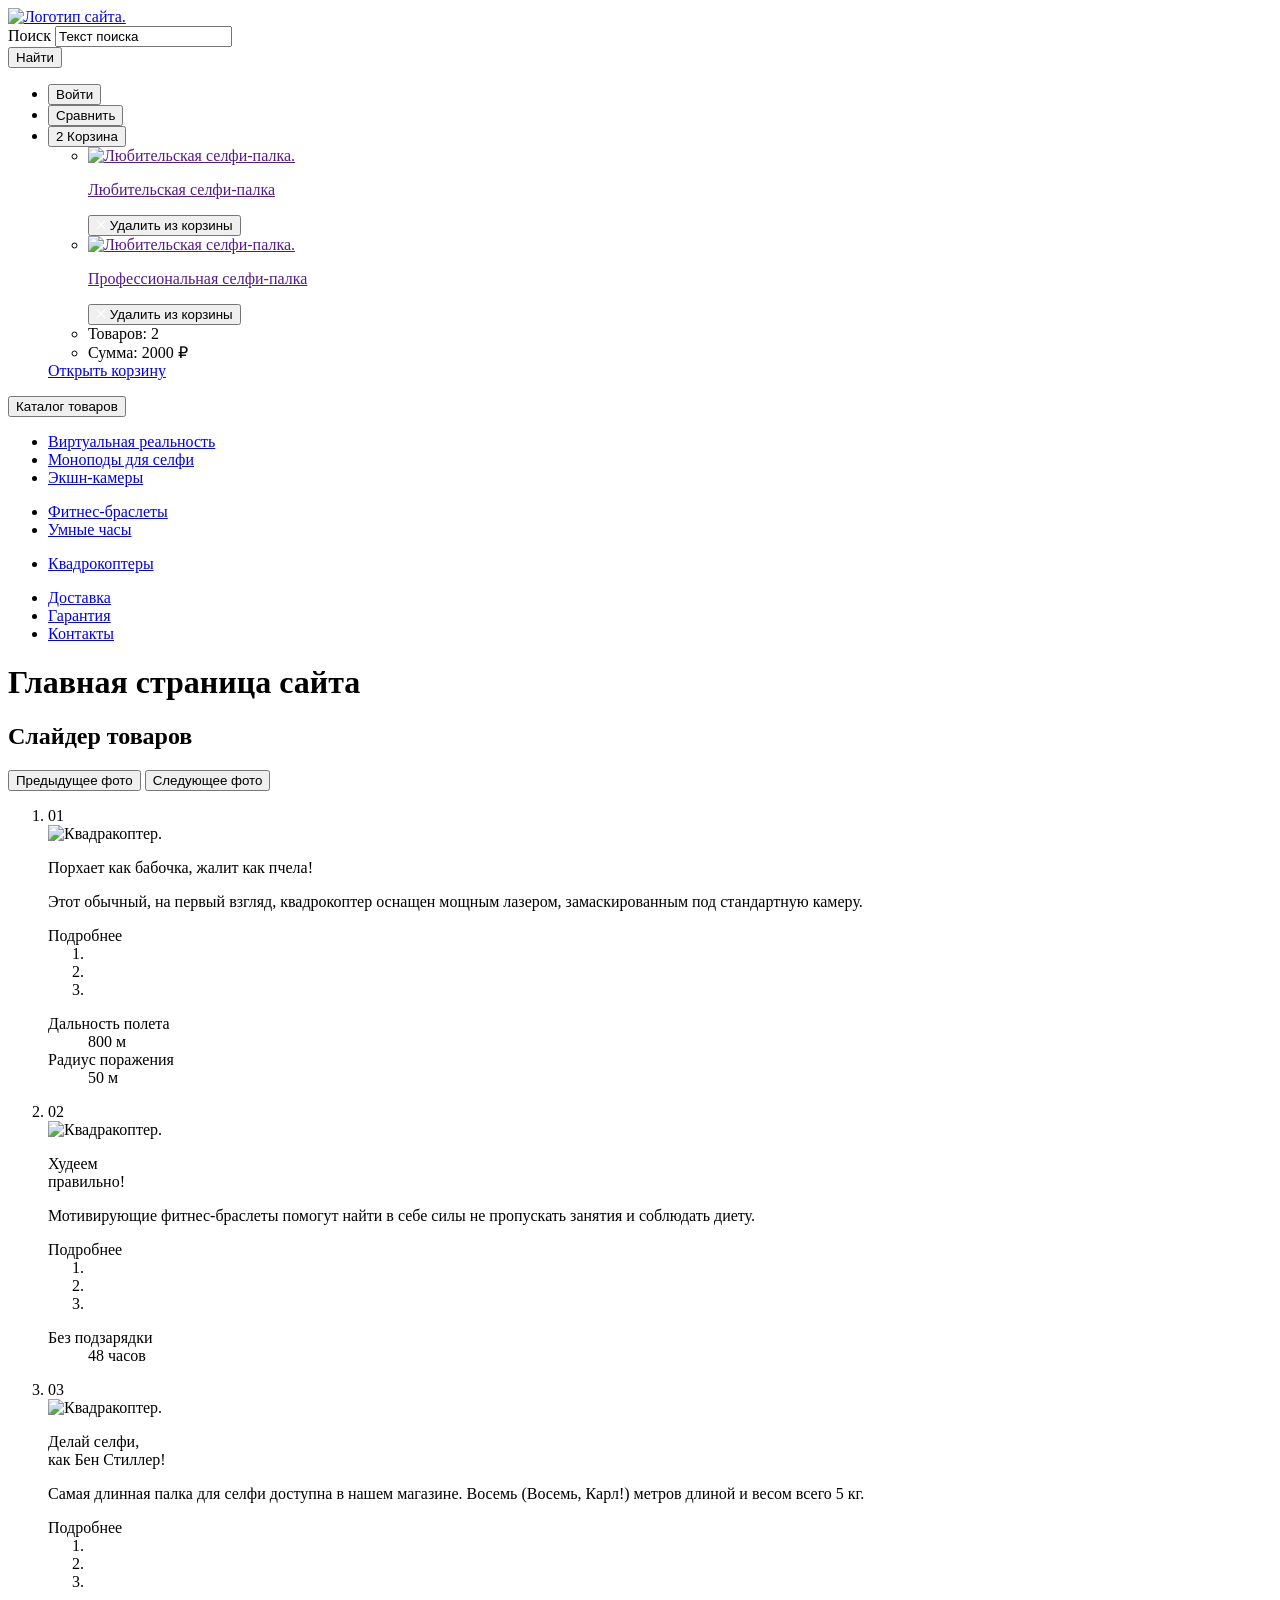
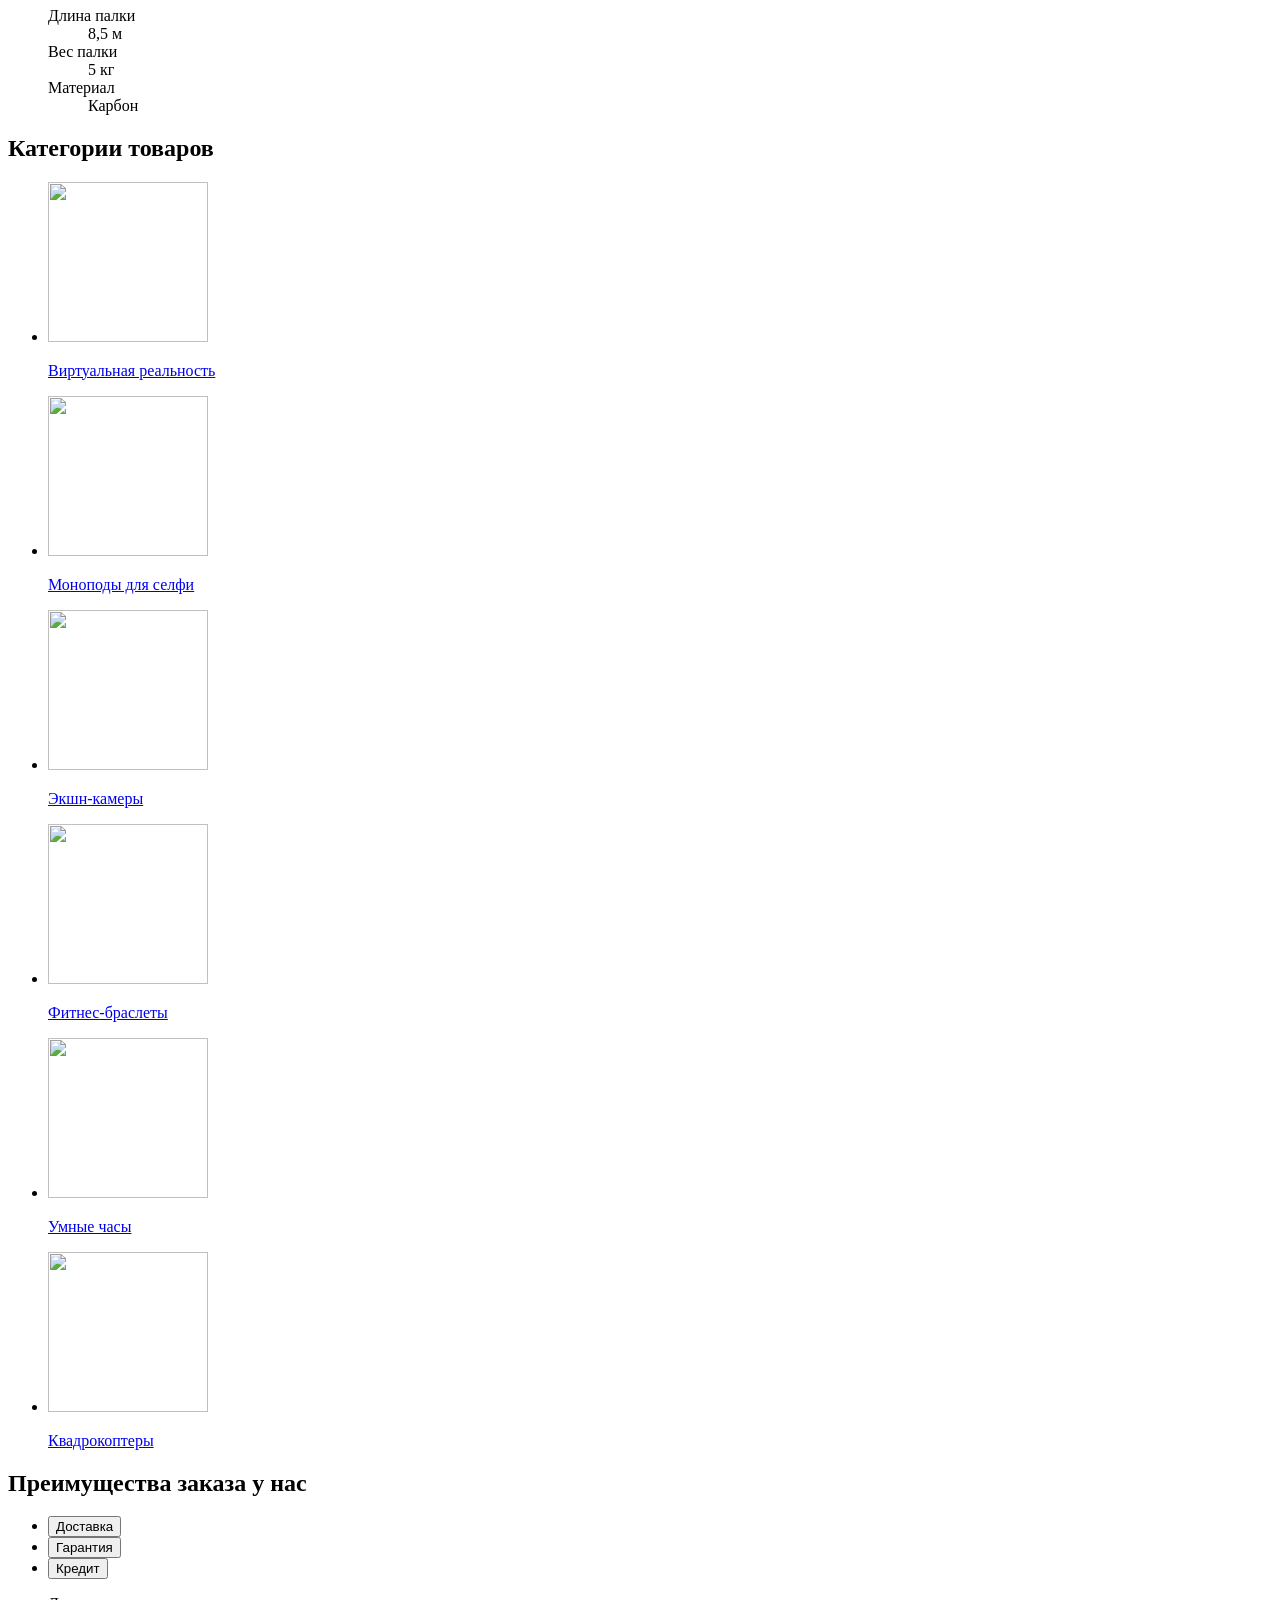
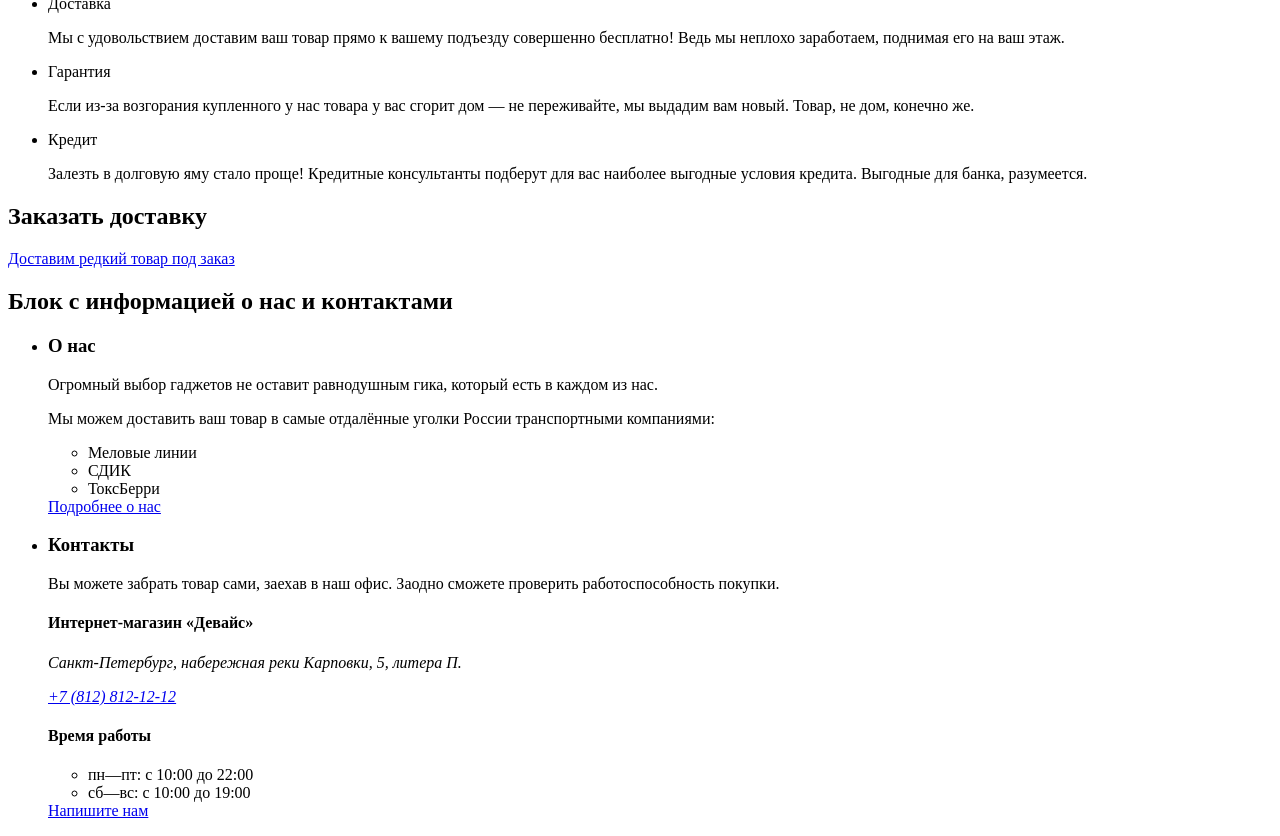
==== index.html @ 2a8e0271 "отформатировал и исправил ошибку" ====
<!DOCTYPE html>
<html lang="ru">

  <head>
    <meta charset="utf-8">
    <title>HTML Academy: Девайс</title>
    <link rel="stylesheet" href="styles/styles.css">
  </head>

  <body>
    <!-- Центровка страницы -->
    <div class="page-container">
      <!-- Шапка -->
      <header class="main-header">

        <!-- Лого -->
        <a class="navigation-logo" href="#">
          <img class="logo" src="images/header/header-logo.svg" width="146" height="36" alt="Логотип сайта.">
        </a>

        <!-- Поиск -->
        <div class="user-container">
          <form class="search-form" action="https://echo.htmlacademy.ru/" method="post">
            <label class="visually-hidden" for="search-field">Поиск</label>
            <input class="search-field" placeholder="Поиск по сайту" value="Текст поиска" type="text"
              name="search-field" id="search-field" required="">
            <div class="for-focus"></div>
          </form>
          <button class="search-button" type="submit">
            Найти
          </button>

          <ul class="user-buttons-container">
            <li class="login-item">
              <button class="user-button login-button" type="button">Войти</button>
            </li>
            <li class="compare-item">
              <button class="user-button compare-button" type="button">Сравнить</button>
            </li>
            <li class="recycle-bin-item">
              <button class="user-button recycle-bin-button" type="button">
                <span class="number-of-goods">2</span>
                Корзина
              </button>
              <div class="popover">
                <div class="popover-content">
                  <ul class="cart-items-list">
                    <li class="cart-item">
                      <a class="cart-link" href="">
                        <img class="cart-image" src="images/header/cart-items-images/amateur-selfie-stick.jpg"
                          width="39" height="43" alt="Любительская селфи-палка.">
                        <p class="cart-item-name">Любительская селфи-палка</p>
                      </a>
                      <button class="delete-cart-item" type="button">
                        <svg class="delete-button-svg" width="10" height="10" viewBox="0 0 10 11" fill="none"
                          xmlns="http://www.w3.org/2000/svg">
                          <path
                            d="M10 1.07584L9.09091 0.166748L5 4.25766L0.909091 0.166748L0 1.07584L4.09091 5.16675L0 9.25766L0.909091 10.1667L5 6.07584L9.09091 10.1667L10 9.25766L5.90909 5.16675L10 1.07584Z"
                            fill="white" />
                        </svg>
                        <span class="visually-hidden">Удалить из корзины</span>
                      </button>
                    </li>
                    <li class="cart-item">
                      <a class="cart-link" href="">
                        <img class="cart-image" src="images/header/cart-items-images/professional-selfie-stick.jpg"
                          width="39" height="43" alt="Любительская селфи-палка.">
                        <p class="cart-item-name">Профессиональная селфи-палка</p>
                      </a>
                      <button class="delete-cart-item" type="button">
                        <svg class="delete-button-svg" width="10" height="10" viewBox="0 0 10 11" fill="none"
                          xmlns="http://www.w3.org/2000/svg">
                          <path
                            d="M10 1.07584L9.09091 0.166748L5 4.25766L0.909091 0.166748L0 1.07584L4.09091 5.16675L0 9.25766L0.909091 10.1667L5 6.07584L9.09091 10.1667L10 9.25766L5.90909 5.16675L10 1.07584Z"
                            fill="white" />
                        </svg>
                        <span class="visually-hidden">Удалить из корзины</span>
                      </button>
                    </li>
                  </ul>
                  <ul class="popover-number-of-goods">
                    <li class="amount-of-goods">Товаров: 2</li>
                    <li class="total-price">Сумма: 2000 ₽</li>
                  </ul>
                  <a class="open-cart-item" href="#">Открыть корзину</a>
                </div>
              </div>
            </li>
          </ul>
        </div>

        <!-- Навигация -->
        <nav class="navigation">
          <!-- Раскрывающиеся меню каталога товаров -->
          <div class="catalog-button-wrapper">
            <button class="header-catalog-button catalog-button-list" type="button">
              Каталог товаров
              <span class="decorative-plus-sign"></span>
            </button>
            <div class="catalog-popover">
              <ul class="catalog-column">
                <li class="catalog-column-row">
                  <a class="catalog-column-link" href="#">Виртуальная реальность</a>
                </li>
                <li class="catalog-column-row">
                  <a class="catalog-column-link" href="#">Моноподы для cелфи</a>
                </li>
                <li class="catalog-column-row">
                  <a class="catalog-column-link" href="#">Экшн-камеры</a>
                </li>
              </ul>
              <ul class="catalog-column">
                <li class="catalog-column-row">
                  <a class="catalog-column-link" href="#">Фитнес-браслеты</a>
                </li>
                <li class="catalog-column-row">
                  <a class="catalog-column-link" href="#">Умные часы</a>
                </li>
              </ul>
              <ul class="catalog-column">
                <li class="catalog-column-row">
                  <a class="catalog-column-link" href="#">Квадрокоптеры</a>
                </li>
              </ul>
            </div>
          </div>

          <!-- О заказе -->
          <ul class="about-the-product">
            <li class="header-catalog-button">
              <a class="product-link" href="#">Доставка</a>
            </li>
            <li class="header-catalog-button">
              <a class="product-link" href="#">Гарантия</a>
            </li>
            <li class="header-catalog-button">
              <a class="product-link" href="#">Контакты</a>
            </li>
          </ul>
        </nav>
      </header>
    </div>
    <!-- Основная часть страницы -->
    <main class="main-index">
      <h1 class="visually-hidden">Главная страница сайта</h1>

      <!-- Центровка страницы main-->
      <div class="page-main-container">

        <!-- Слайдер товаров -->
        <section class="slider-group">
          <h2 class="visually-hidden">Слайдер товаров</h2>
          <div class="slider-controls">
            <button class="slider-button slider-prev" type="button">
              <span class="visually-hidden">Предыдущее фото</span>
            </button>
            <button class="slider-button slider-next" type="button">
              <span class="visually-hidden">Следующее фото</span>
            </button>
          </div>
          <ol class="slider-list">
            <li class="slider-item slider-number-1">
              <div class="slider-group-background">
                <span class="slider-group-number">01</span>
              </div>
              <img class="slider-image" src="/images/slider/slider-1.png" width="560" height="560" alt="Квадракоптер.">
              <div class="slider-description">
                <p class="description-title">Порхает как бабочка, жалит как пчела!</p>
                <p class="description-text">Этот обычный, на первый взгляд, квадрокоптер оснащен мощным лазером,
                  замаскированным под стандартную камеру.</p>

                <!-- Контейнер с кнопкой и точками перелистывания -->
                <div class="button-and-points">
                  <a class="slider-detailed-button button-with-strip">Подробнее</a>
                  <ol class="slider-pagination">
                    <li class="slider-pagination-item slider-pagination-current"></li>
                    <li class="slider-pagination-item"></li>
                    <li class="slider-pagination-item"></li>
                  </ol>
                </div>

                <!-- Характеристики товара -->
                <dl class="characteristics">
                  <div class="characteristics-container">
                    <dt class="characteristics-termin">Дальность полета</dt>
                    <dd class="characteristics-definition">800 м</dd>
                  </div>
                  <div class="characteristics-container">
                    <dt class="characteristics-termin">Радиус поражения</dt>
                    <dd class="characteristics-definition">50 м</dd>
                  </div>
                </dl>
              </div>
            </li>

            <!-- Второй слайд -->

            <li class="slider-item slider-number-2">
              <div class="slider-group-background">
                <span class="slider-group-number">02</span>
              </div>
              <img class="slider-image" src="/images/slider/slider-2.png" width="560" height="560" alt="Квадракоптер.">
              <div class="slider-description">
                <p class="description-title">Худеем<br> правильно!</p>
                <p class="description-text">Мотивирующие фитнес-браслеты помогут найти в себе силы не пропускать занятия
                  и
                  соблюдать диету.</p>

                <!-- Контейнер с кнопкой и точками перелистывания -->
                <div class="button-and-points">
                  <a class="slider-detailed-button button-with-strip">Подробнее</a>
                  <ol class="slider-pagination">
                    <li class="slider-pagination-item"></li>
                    <li class="slider-pagination-item slider-pagination-current"></li>
                    <li class="slider-pagination-item"></li>
                  </ol>
                </div>

                <!-- Характеристики товара -->
                <dl class="characteristics">
                  <div class="characteristics-container">
                    <dt class="characteristics-termin">Без подзарядки</dt>
                    <dd class="characteristics-definition">48 часов</dd>
                  </div>
                </dl>
              </div>
            </li>

            <!-- Третий слайд -->

            <li class="slider-item slider-number-3">
              <div class="slider-group-background">
                <span class="slider-group-number">03</span>
              </div>
              <img class="slider-image" src="/images/slider/slider-3.png" width="560" height="560" alt="Квадракоптер.">
              <div class="slider-description">
                <p class="description-title">Делай селфи,<br>как Бен Стиллер! </p>
                <p class="description-text">Самая длинная палка для селфи доступна в нашем магазине. Восемь (Восемь,
                  Карл!)
                  метров длиной и весом всего 5 кг.</p>

                <!-- Контейнер с кнопкой и точками перелистывания -->
                <div class="button-and-points">
                  <a class="slider-detailed-button button-with-strip">Подробнее</a>
                  <ol class="slider-pagination">
                    <li class="slider-pagination-item"></li>
                    <li class="slider-pagination-item"></li>
                    <li class="slider-pagination-item slider-pagination-current"></li>
                  </ol>
                </div>

                <!-- Характеристики товара -->
                <dl class="characteristics">
                  <div class="characteristics-container">
                    <dt class="characteristics-termin">Длина палки</dt>
                    <dd class="characteristics-definition">8,5 м</dd>
                  </div>
                  <div class="characteristics-container">
                    <dt class="characteristics-termin">Вес палки</dt>
                    <dd class="characteristics-definition">5 кг</dd>
                  </div>
                  <div class="characteristics-container">
                    <dt class="characteristics-termin">Материал</dt>
                    <dd class="characteristics-definition">Карбон</dd>
                  </div>
                </dl>
              </div>
            </li>
          </ol>
        </section>

        <!-- Категории товаров -->
        <section class="product-categories">
          <h2 class="visually-hidden">Категории товаров</h2>
          <ul class="category-list">
            <li class="category-item">
              <a class="category-link" href="#">
                <div class="for-focus-category">
                  <img class="category-image" src="/images/product-categories/virtual-reality.png" width="160"
                    height="160" alt="">
                  <p class="category-link-title">Виртуальная реальность</p>
                </div>
              </a>
            </li>
            <li class="category-item">
              <a class="category-link" href="#">
                <div class="for-focus-category">
                  <img class="category-image" src="/images/product-categories/monopods-for-selfie.png" width="160"
                    height="160" alt="">
                  <p class="category-link-title">Моноподы для селфи</p>
                </div>
              </a>
            </li>
            <li class="category-item">
              <a class="category-link" href="#">
                <div class="for-focus-category">
                  <img class="category-image" src="/images/product-categories/action-cameras.png" width="160"
                    height="160" alt="">
                  <p class="category-link-title">Экшн-камеры</p>
                </div>
              </a>
            </li>
            <li class="category-item">
              <a class="category-link" href="#">
                <div class="for-focus-category">
                  <img class="category-image" src="/images/product-categories/fitness-bracelets.png" width="160"
                    height="160" alt="">
                  <p class="category-link-title">Фитнес-браслеты</p>
                </div>
              </a>
            </li>
            <li class="category-item">
              <a class="category-link" href="#">
                <div class="for-focus-category">
                  <img class="category-image" src="/images/product-categories/smart-watch.png" width="160" height="160"
                    alt="">
                  <p class="category-link-title">Умные часы</p>
                </div>
              </a>
            </li>
            <li class="category-item">
              <a class="category-link" href="#">
                <div class="for-focus-category">
                  <img class="category-image" src="/images/product-categories/quadcopters.png" width="160" height="160"
                    alt="">
                  <p class="category-link-title">Квадрокоптеры</p>
                </div>
              </a>
            </li>
          </ul>
        </section>
      </div>

      <!-- Преимущества заказа -->
      <section class="delivery-advantages">
        <div class="container-white-wrapper"></div>
        <div class="delivery-centerer-container">
          <h2 class="visually-hidden">Преимущества заказа у нас</h2>
          <ul class="advantages-list">
            <li class="advantages-item">
              <button class="button-with-strip selected-advantages-button" type="button">Доставка</button>
            </li>
            <li class="advantages-item">
              <button class="button-with-strip" type="button">Гарантия</button>
            </li>
            <li class="advantages-item">
              <button class="button-with-strip" type="button">Кредит</button>
            </li>
          </ul>
          <ul class="advantages-description-container">
            <li class="delivery-block selected-block">
              <p class="advantages-title">Доставка</p>
              <p class="advantages-description">Мы&nbsp;с&nbsp;удовольствием доставим ваш товар прямо
                к&nbsp;вашему подъезду совершенно бесплатно! Ведь
                мы&nbsp;неплохо заработаем, поднимая его на&nbsp;ваш этаж.</p>
            </li>
            <li class="guarantee-block">
              <p class="advantages-title">Гарантия</p>
              <p class="advantages-description">Если из-за возгорания купленного у&nbsp;нас товара у&nbsp;вас
                сгорит дом&nbsp;&mdash; не&nbsp;переживайте, мы&nbsp;выдадим вам новый.
                Товар, не&nbsp;дом, конечно&nbsp;же.</p>
            </li>
            <li class="credit-block">
              <p class="advantages-title">Кредит</p>
              <p class="advantages-description">Залезть в&nbsp;долговую яму стало проще! Кредитные консультанты подберут
                для вас наиболее выгодные условия кредита. Выгодные для банка, разумеется.</p>
            </li>
          </ul>
        </div>
      </section>
      <!-- Центровка страницы main-->
      <div class="page-main-container">

        <!-- Заказать доставку -->
        <section class="order-delivery">
          <h2 class="visually-hidden">Заказать доставку</h2>
          <a class="order-delivery-link" href="#">Доставим редкий товар под заказ</a>
        </section>

        <!-- Блок с информацией о нас и контактами -->
        <section class="contacts">
          <h2 class="visually-hidden">Блок с информацией о нас и контактами</h2>

          <ul class="contacts-container">
            <!-- Левый столб -->
            <li class="contact-item">
              <h3 class="contact-title">О нас</h3>
              <p class="contact-text">Огромный выбор гаджетов не&nbsp;оставит равнодушным гика, который есть
                в&nbsp;каждом из&nbsp;нас.</p>
              <p class="contact-text">Мы&nbsp;можем доставить ваш товар в&nbsp;самые отдалённые уголки России
                транспортными компаниями:</p>
              <ul class="delivery-companies">
                <li class="delivery-company-name">Меловые линии</li>
                <li class="delivery-company-name">СДИК</li>
                <li class="delivery-company-name">ТоксБерри</li>
              </ul>
              <a class="button-with-strip contact-button" href="#">Подробнее о нас</a>
            </li>
            <!-- Правый столб -->
            <li class="contact-item">

              <h3 class="contact-title">Контакты</h3>
              <p class="contact-text">Вы&nbsp;можете забрать товар сами, заехав в&nbsp;наш офис.
                Заодно сможете проверить работоспособность покупки.</p>
              <h4 class="contacts-subtitle">Интернет-магазин «Девайс»</h4>
                <address class="contacts-street">
                  <p class="contacts-address-text">Санкт-Петербург, набережная реки Карповки, 5, литера П.</p>
                  <a class="contact-number" href="tel:+78128121212">+7 (812) 812-12-12</a>
                </address>
                <h4 class="contacts-subtitle">Время работы</h4>
                <ul class="contacts-schedule">
                  <li class="contacts-time">пн&mdash;пт: с&nbsp;10:00 до&nbsp;22:00</li>
                  <li class="contacts-time">сб&mdash;вс: с&nbsp;10:00 до&nbsp;19:00</li>
                </ul>
                <a class="button-with-strip contact-button-strange" href="#">Напишите нам</a>
            </li>
          </ul>
        </section>
      </div>
    </main>
  </body>

</html>
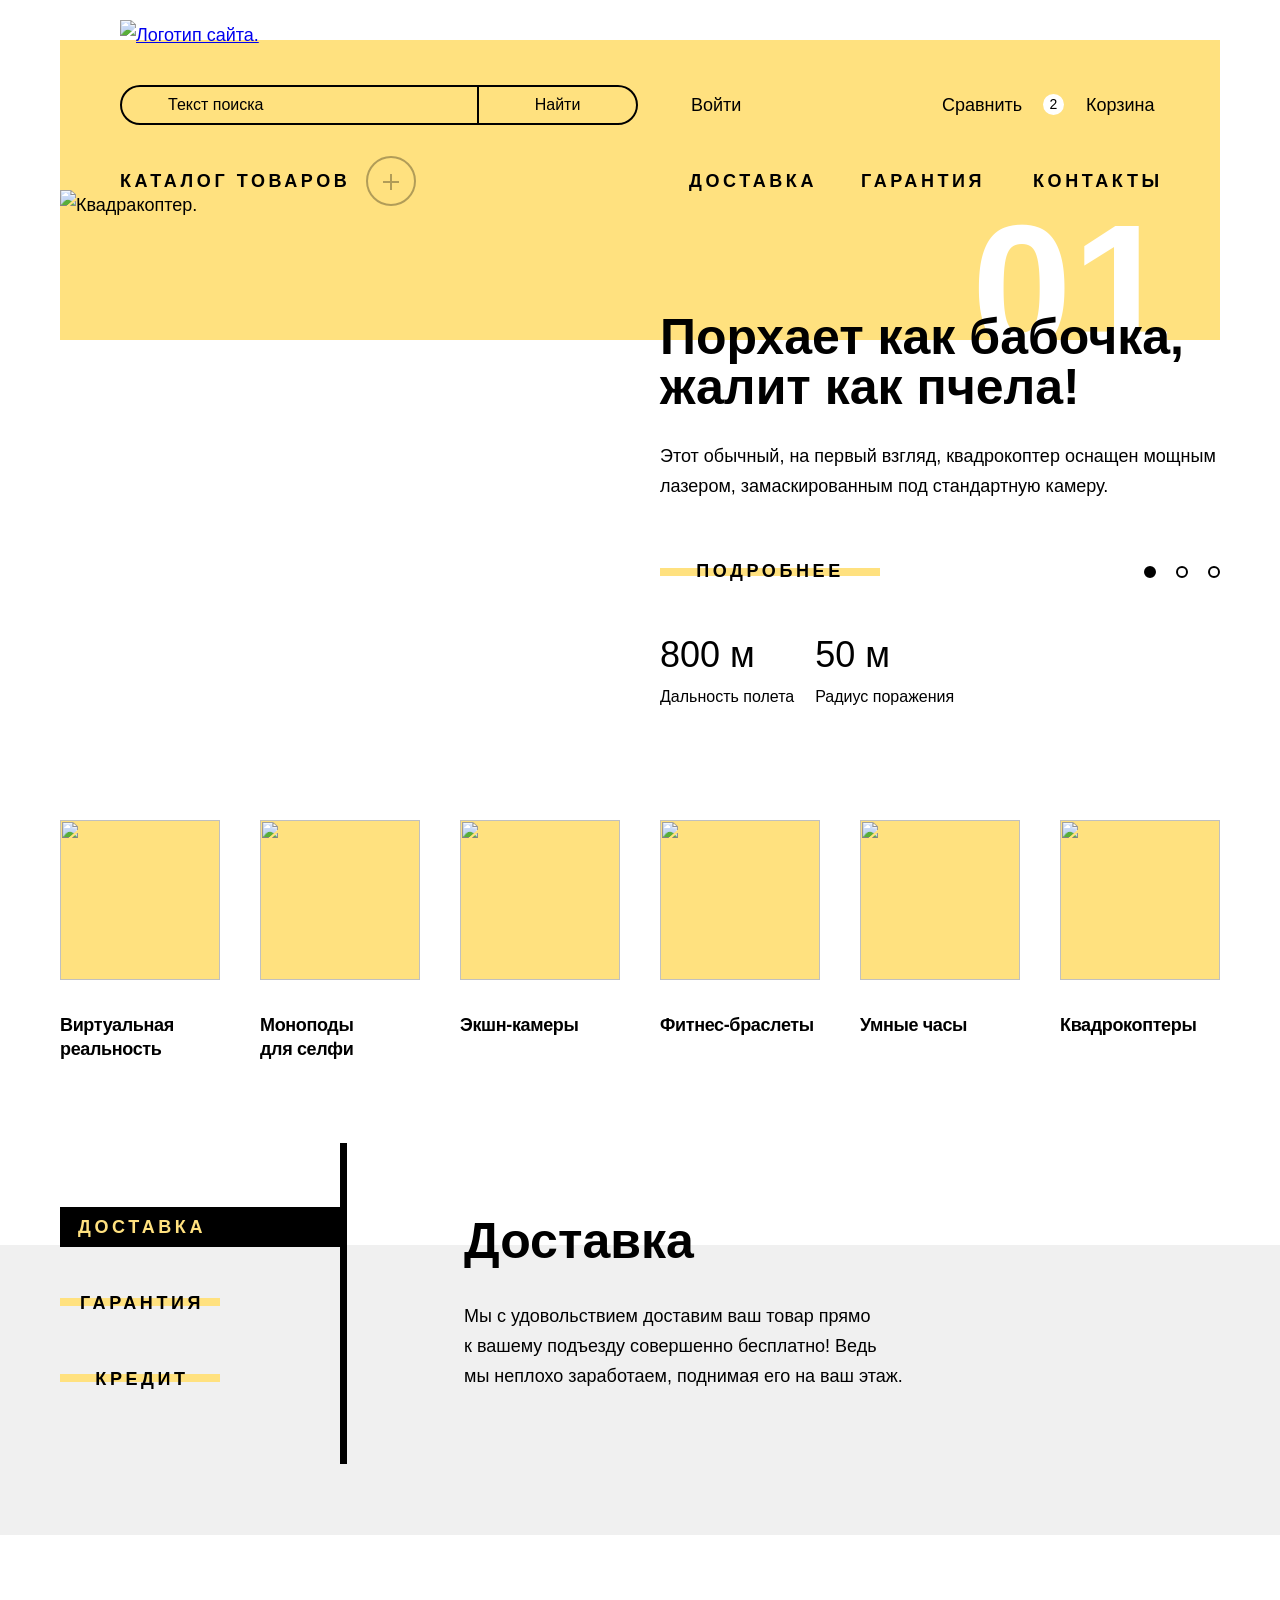
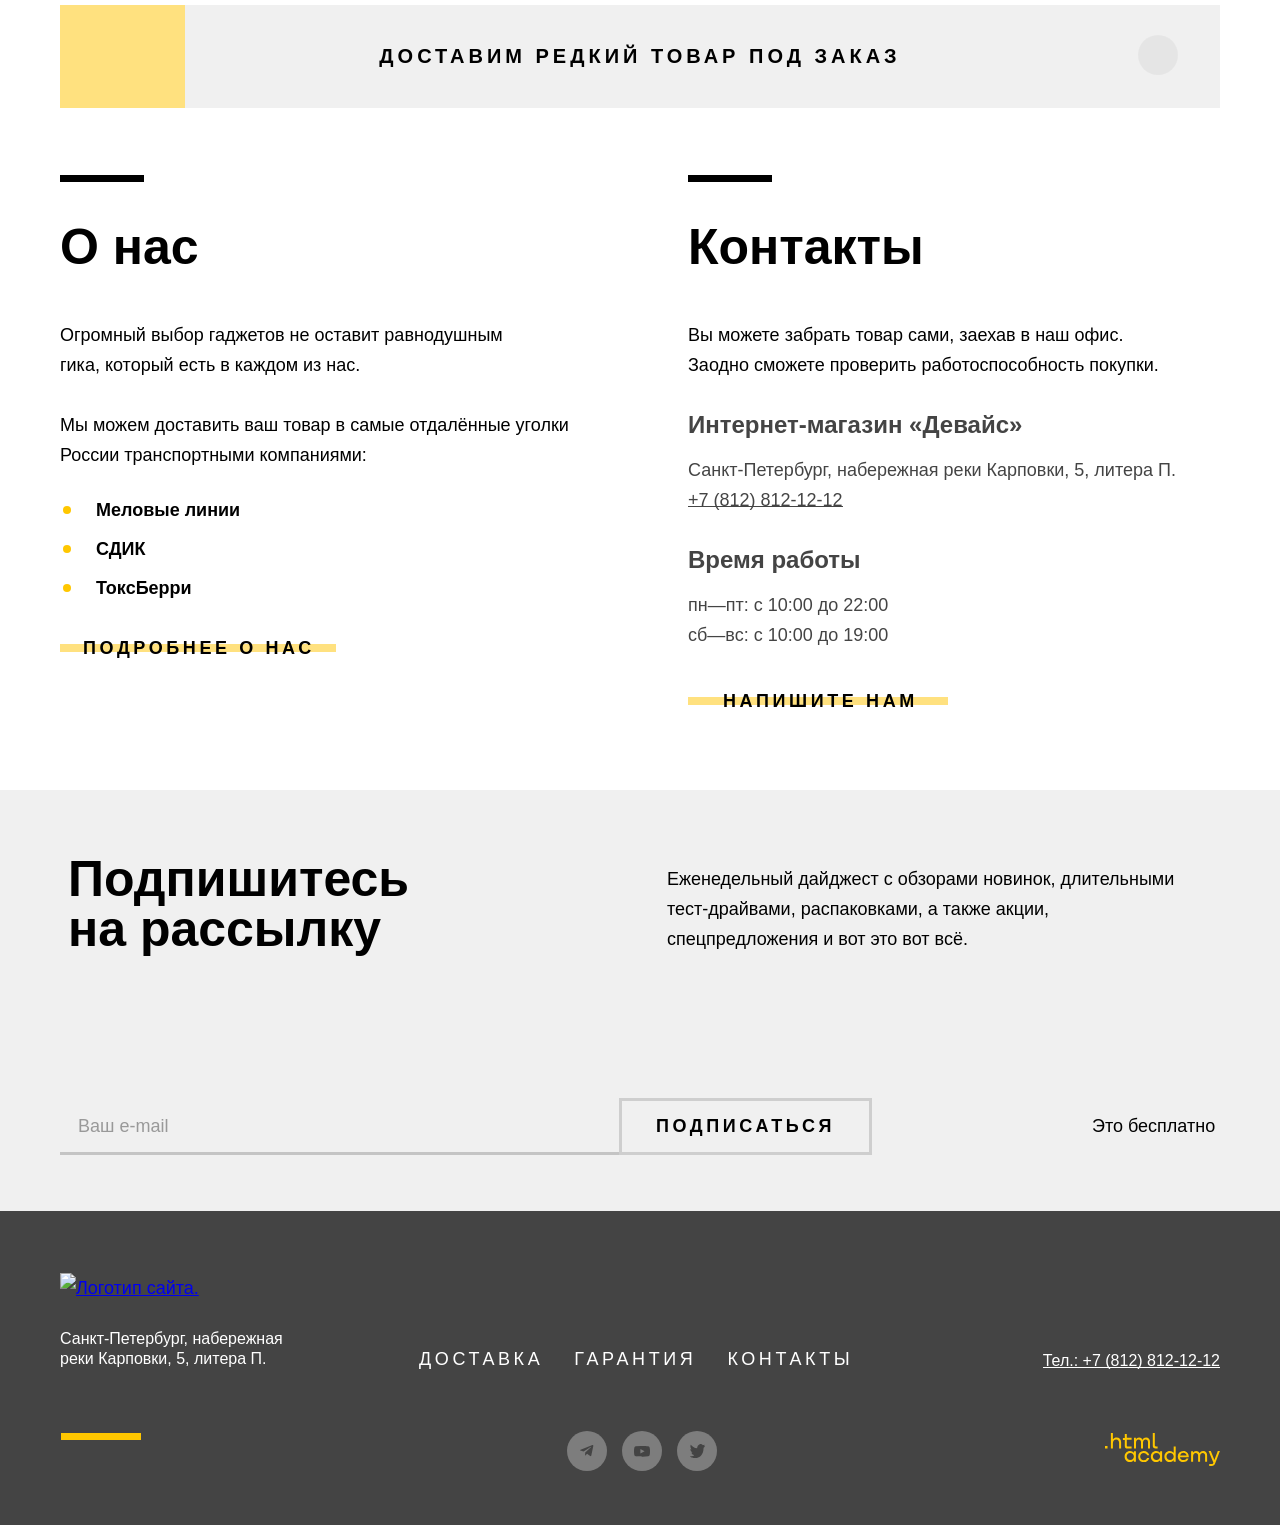
==== commit cd2a4dd1: "Merge pull request #27 from VladissGernet/new-slider-in-delivery New slider in delivery" ====
--- a/index.html
+++ b/index.html
@@ -5,13 +5,14 @@
     <meta charset="utf-8">
     <title>HTML Academy: Девайс</title>
     <link rel="stylesheet" href="styles/styles.css">
+    <link rel="icon" href="favicon.ico">
   </head>
 
   <body>
     <!-- Центровка страницы -->
     <div class="page-container">
       <!-- Шапка -->
-      <header class="main-header">
+      <header class="main-header index-page">
 
         <!-- Лого -->
         <a class="navigation-logo" href="#">
@@ -20,15 +21,17 @@
 
         <!-- Поиск -->
         <div class="user-container">
-          <form class="search-form" action="https://echo.htmlacademy.ru/" method="post">
-            <label class="visually-hidden" for="search-field">Поиск</label>
-            <input class="search-field" placeholder="Поиск по сайту" value="Текст поиска" type="text"
-              name="search-field" id="search-field" required="">
-            <div class="for-focus"></div>
-          </form>
-          <button class="search-button" type="submit">
-            Найти
-          </button>
+          <div class="search-container">
+            <form class="search-form" action="https://echo.htmlacademy.ru/" method="post">
+              <label class="visually-hidden" for="search-field">Поиск</label>
+              <input class="search-field" placeholder="Поиск по сайту" value="Текст поиска" type="text"
+                name="search-field" id="search-field" required>
+              <div class="for-focus"></div>
+            </form>
+            <button class="search-button" type="submit">
+              Найти
+            </button>
+          </div>
 
           <ul class="user-buttons-container">
             <li class="login-item">
@@ -48,7 +51,7 @@
                     <li class="cart-item">
                       <a class="cart-link" href="">
                         <img class="cart-image" src="images/header/cart-items-images/amateur-selfie-stick.jpg"
-                          width="39" height="43" alt="Любительская селфи-палка.">
+                          width="39" height="44" alt="Любительская селфи-палка.">
                         <p class="cart-item-name">Любительская селфи-палка</p>
                       </a>
                       <button class="delete-cart-item" type="button">
@@ -64,7 +67,7 @@
                     <li class="cart-item">
                       <a class="cart-link" href="">
                         <img class="cart-image" src="images/header/cart-items-images/professional-selfie-stick.jpg"
-                          width="39" height="43" alt="Любительская селфи-палка.">
+                          width="39" height="44" alt="Любительская селфи-палка.">
                         <p class="cart-item-name">Профессиональная селфи-палка</p>
                       </a>
                       <button class="delete-cart-item" type="button">
@@ -141,7 +144,7 @@
       </header>
     </div>
     <!-- Основная часть страницы -->
-    <main class="main-index">
+    <main class="main-index main-container">
       <h1 class="visually-hidden">Главная страница сайта</h1>
 
       <!-- Центровка страницы main-->
@@ -163,7 +166,7 @@
               <div class="slider-group-background">
                 <span class="slider-group-number">01</span>
               </div>
-              <img class="slider-image" src="/images/slider/slider-1.png" width="560" height="560" alt="Квадракоптер.">
+              <img class="slider-image" src="images/slider/slider-1.png" width="560" height="560" alt="Квадракоптер.">
               <div class="slider-description">
                 <p class="description-title">Порхает как бабочка, жалит как пчела!</p>
                 <p class="description-text">Этот обычный, на первый взгляд, квадрокоптер оснащен мощным лазером,
@@ -171,11 +174,20 @@
 
                 <!-- Контейнер с кнопкой и точками перелистывания -->
                 <div class="button-and-points">
-                  <a class="slider-detailed-button button-with-strip">Подробнее</a>
+                  <a class="slider-detailed-button button-with-strip" href="#">Подробнее</a>
                   <ol class="slider-pagination">
-                    <li class="slider-pagination-item slider-pagination-current"></li>
-                    <li class="slider-pagination-item"></li>
-                    <li class="slider-pagination-item"></li>
+                    <li class="slider-pagination-item">
+                      <span class="visually-hidden">Текущий слайд</span>
+                      <button class="slider-pagination-button selected-button-slider" type="button"></button>
+                    </li>
+                    <li class="slider-pagination-item">
+                      <span class="visually-hidden">Второй слайд</span>
+                      <button class="slider-pagination-button" type="button"></button>
+                    </li>
+                    <li class="slider-pagination-item">
+                      <span class="visually-hidden">Третий слайд</span>
+                      <button class="slider-pagination-button" type="button"></button>
+                    </li>
                   </ol>
                 </div>
 
@@ -199,7 +211,7 @@
               <div class="slider-group-background">
                 <span class="slider-group-number">02</span>
               </div>
-              <img class="slider-image" src="/images/slider/slider-2.png" width="560" height="560" alt="Квадракоптер.">
+              <img class="slider-image" src="images/slider/slider-2.png" width="560" height="560" alt="Квадракоптер.">
               <div class="slider-description">
                 <p class="description-title">Худеем<br> правильно!</p>
                 <p class="description-text">Мотивирующие фитнес-браслеты помогут найти в себе силы не пропускать занятия
@@ -208,11 +220,20 @@
 
                 <!-- Контейнер с кнопкой и точками перелистывания -->
                 <div class="button-and-points">
-                  <a class="slider-detailed-button button-with-strip">Подробнее</a>
+                  <a class="slider-detailed-button button-with-strip" href="#">Подробнее</a>
                   <ol class="slider-pagination">
-                    <li class="slider-pagination-item"></li>
-                    <li class="slider-pagination-item slider-pagination-current"></li>
-                    <li class="slider-pagination-item"></li>
+                    <li class="slider-pagination-item">
+                      <span class="visually-hidden">Текущий слайд</span>
+                      <button class="slider-pagination-button selected-button-slider" type="button"></button>
+                    </li>
+                    <li class="slider-pagination-item">
+                      <span class="visually-hidden">Второй слайд</span>
+                      <button class="slider-pagination-button" type="button"></button>
+                    </li>
+                    <li class="slider-pagination-item">
+                      <span class="visually-hidden">Третий слайд</span>
+                      <button class="slider-pagination-button" type="button"></button>
+                    </li>
                   </ol>
                 </div>
 
@@ -232,7 +253,7 @@
               <div class="slider-group-background">
                 <span class="slider-group-number">03</span>
               </div>
-              <img class="slider-image" src="/images/slider/slider-3.png" width="560" height="560" alt="Квадракоптер.">
+              <img class="slider-image" src="images/slider/slider-3.png" width="560" height="560" alt="Квадракоптер.">
               <div class="slider-description">
                 <p class="description-title">Делай селфи,<br>как Бен Стиллер! </p>
                 <p class="description-text">Самая длинная палка для селфи доступна в нашем магазине. Восемь (Восемь,
@@ -241,11 +262,20 @@
 
                 <!-- Контейнер с кнопкой и точками перелистывания -->
                 <div class="button-and-points">
-                  <a class="slider-detailed-button button-with-strip">Подробнее</a>
+                  <a class="slider-detailed-button button-with-strip" href="#">Подробнее</a>
                   <ol class="slider-pagination">
-                    <li class="slider-pagination-item"></li>
-                    <li class="slider-pagination-item"></li>
-                    <li class="slider-pagination-item slider-pagination-current"></li>
+                    <li class="slider-pagination-item">
+                      <span class="visually-hidden">Текущий слайд</span>
+                      <button class="slider-pagination-button selected-button-slider" type="button"></button>
+                    </li>
+                    <li class="slider-pagination-item">
+                      <span class="visually-hidden">Второй слайд</span>
+                      <button class="slider-pagination-button" type="button"></button>
+                    </li>
+                    <li class="slider-pagination-item">
+                      <span class="visually-hidden">Третий слайд</span>
+                      <button class="slider-pagination-button" type="button"></button>
+                    </li>
                   </ol>
                 </div>
 
@@ -276,52 +306,52 @@
             <li class="category-item">
               <a class="category-link" href="#">
                 <div class="for-focus-category">
-                  <img class="category-image" src="/images/product-categories/virtual-reality.png" width="160"
+                  <img class="category-image" src="images/product-categories/virtual-reality.png" width="160"
                     height="160" alt="">
                   <p class="category-link-title">Виртуальная реальность</p>
+                </div>
+              </a>
+            </li>
+            <li class="category-item">
+              <a class="category-link" href="catalog.html">
+                <div class="for-focus-category">
+                  <img class="category-image" src="images/product-categories/monopods-for-selfie.png" width="160"
+                    height="160" alt="">
+                  <p class="category-link-title">Моноподы<br> для селфи</p>
                 </div>
               </a>
             </li>
             <li class="category-item">
               <a class="category-link" href="#">
                 <div class="for-focus-category">
-                  <img class="category-image" src="/images/product-categories/monopods-for-selfie.png" width="160"
+                  <img class="category-image" src="images/product-categories/action-cameras.png" width="160"
                     height="160" alt="">
-                  <p class="category-link-title">Моноподы для селфи</p>
+                  <p class="category-link-title">Экшн-камеры</p>
                 </div>
               </a>
             </li>
             <li class="category-item">
               <a class="category-link" href="#">
                 <div class="for-focus-category">
-                  <img class="category-image" src="/images/product-categories/action-cameras.png" width="160"
+                  <img class="category-image" src="images/product-categories/fitness-bracelets.png" width="160"
                     height="160" alt="">
-                  <p class="category-link-title">Экшн-камеры</p>
+                  <p class="category-link-title">Фитнес-браслеты</p>
                 </div>
               </a>
             </li>
             <li class="category-item">
               <a class="category-link" href="#">
                 <div class="for-focus-category">
-                  <img class="category-image" src="/images/product-categories/fitness-bracelets.png" width="160"
-                    height="160" alt="">
-                  <p class="category-link-title">Фитнес-браслеты</p>
+                  <img class="category-image" src="images/product-categories/smart-watch.png" width="160" height="160"
+                    alt="">
+                  <p class="category-link-title">Умные часы</p>
                 </div>
               </a>
             </li>
             <li class="category-item">
               <a class="category-link" href="#">
                 <div class="for-focus-category">
-                  <img class="category-image" src="/images/product-categories/smart-watch.png" width="160" height="160"
-                    alt="">
-                  <p class="category-link-title">Умные часы</p>
-                </div>
-              </a>
-            </li>
-            <li class="category-item">
-              <a class="category-link" href="#">
-                <div class="for-focus-category">
-                  <img class="category-image" src="/images/product-categories/quadcopters.png" width="160" height="160"
+                  <img class="category-image" src="images/product-categories/quadcopters.png" width="160" height="160"
                     alt="">
                   <p class="category-link-title">Квадрокоптеры</p>
                 </div>
@@ -334,38 +364,38 @@
       <!-- Преимущества заказа -->
       <section class="delivery-advantages">
         <div class="container-white-wrapper"></div>
-        <div class="delivery-centerer-container">
+        <div class="delivery-slider-container">
           <h2 class="visually-hidden">Преимущества заказа у нас</h2>
-          <ul class="advantages-list">
-            <li class="advantages-item">
-              <button class="button-with-strip selected-advantages-button" type="button">Доставка</button>
-            </li>
-            <li class="advantages-item">
-              <button class="button-with-strip" type="button">Гарантия</button>
-            </li>
-            <li class="advantages-item">
-              <button class="button-with-strip" type="button">Кредит</button>
-            </li>
-          </ul>
-          <ul class="advantages-description-container">
-            <li class="delivery-block selected-block">
-              <p class="advantages-title">Доставка</p>
-              <p class="advantages-description">Мы&nbsp;с&nbsp;удовольствием доставим ваш товар прямо
-                к&nbsp;вашему подъезду совершенно бесплатно! Ведь
-                мы&nbsp;неплохо заработаем, поднимая его на&nbsp;ваш этаж.</p>
-            </li>
-            <li class="guarantee-block">
-              <p class="advantages-title">Гарантия</p>
-              <p class="advantages-description">Если из-за возгорания купленного у&nbsp;нас товара у&nbsp;вас
-                сгорит дом&nbsp;&mdash; не&nbsp;переживайте, мы&nbsp;выдадим вам новый.
-                Товар, не&nbsp;дом, конечно&nbsp;же.</p>
-            </li>
-            <li class="credit-block">
-              <p class="advantages-title">Кредит</p>
-              <p class="advantages-description">Залезть в&nbsp;долговую яму стало проще! Кредитные консультанты подберут
-                для вас наиболее выгодные условия кредита. Выгодные для банка, разумеется.</p>
-            </li>
-          </ul>
+          <input class="delivery-input" type="radio" id="delivery-number-1" name="delivery-toggle" checked>
+          <input class="delivery-input" type="radio" id="delivery-number-2" name="delivery-toggle">
+          <input class="delivery-input" type="radio" id="delivery-number-3" name="delivery-toggle">
+          <div class="advantages-list">
+            <label class="advantages-button" for="delivery-number-1">Доставка</label>
+            <label class="advantages-button" for="delivery-number-2">Гарантия</label>
+            <label class="advantages-button" for="delivery-number-3">Кредит</label>
+          </div>
+          <div class="slider-inner">
+            <ul class="advantages-description-container">
+              <li class="delivery-block">
+                <p class="advantages-title">Доставка</p>
+                <p class="advantages-description">Мы&nbsp;с&nbsp;удовольствием доставим ваш товар прямо
+                  к&nbsp;вашему подъезду совершенно бесплатно! Ведь
+                  мы&nbsp;неплохо заработаем, поднимая его на&nbsp;ваш этаж.</p>
+              </li>
+              <li class="guarantee-block">
+                <p class="advantages-title">Гарантия</p>
+                <p class="advantages-description">Если из-за возгорания купленного у&nbsp;нас товара у&nbsp;вас
+                  сгорит дом&nbsp;&mdash; не&nbsp;переживайте, мы&nbsp;выдадим вам новый.
+                  Товар, не&nbsp;дом, конечно&nbsp;же.</p>
+              </li>
+              <li class="credit-block">
+                <p class="advantages-title">Кредит</p>
+                <p class="advantages-description">Залезть в&nbsp;долговую яму стало проще! Кредитные консультанты подберут
+                  для вас наиболее выгодные условия кредита. Выгодные для банка, разумеется.</p>
+              </li>
+            </ul>
+          </div>
+
         </div>
       </section>
       <!-- Центровка страницы main-->
@@ -378,14 +408,14 @@
         </section>
 
         <!-- Блок с информацией о нас и контактами -->
-        <section class="contacts">
+        <section>
           <h2 class="visually-hidden">Блок с информацией о нас и контактами</h2>
 
           <ul class="contacts-container">
             <!-- Левый столб -->
             <li class="contact-item">
               <h3 class="contact-title">О нас</h3>
-              <p class="contact-text">Огромный выбор гаджетов не&nbsp;оставит равнодушным гика, который есть
+              <p class="contact-text">Огромный выбор гаджетов не&nbsp;оставит равнодушным<br>гика, который есть
                 в&nbsp;каждом из&nbsp;нас.</p>
               <p class="contact-text">Мы&nbsp;можем доставить ваш товар в&nbsp;самые отдалённые уголки России
                 транспортными компаниями:</p>
@@ -401,23 +431,193 @@
 
               <h3 class="contact-title">Контакты</h3>
               <p class="contact-text">Вы&nbsp;можете забрать товар сами, заехав в&nbsp;наш офис.
-                Заодно сможете проверить работоспособность покупки.</p>
+                <br> Заодно сможете проверить работоспособность покупки.
+              </p>
               <h4 class="contacts-subtitle">Интернет-магазин «Девайс»</h4>
-                <address class="contacts-street">
-                  <p class="contacts-address-text">Санкт-Петербург, набережная реки Карповки, 5, литера П.</p>
-                  <a class="contact-number" href="tel:+78128121212">+7 (812) 812-12-12</a>
-                </address>
-                <h4 class="contacts-subtitle">Время работы</h4>
-                <ul class="contacts-schedule">
-                  <li class="contacts-time">пн&mdash;пт: с&nbsp;10:00 до&nbsp;22:00</li>
-                  <li class="contacts-time">сб&mdash;вс: с&nbsp;10:00 до&nbsp;19:00</li>
-                </ul>
-                <a class="button-with-strip contact-button-strange" href="#">Напишите нам</a>
+              <address class="contacts-street">
+                <p class="contacts-address-text">Санкт-Петербург, набережная реки Карповки, 5, литера&nbsp;П.</p>
+                <a class="contact-number" href="tel:+78128121212">+7 (812) 812-12-12</a>
+              </address>
+              <h4 class="contacts-subtitle">Время работы</h4>
+              <ul class="contacts-schedule">
+                <li>пн&mdash;пт: с&nbsp;10:00 до&nbsp;22:00</li>
+                <li>сб&mdash;вс: с&nbsp;10:00 до&nbsp;19:00</li>
+              </ul>
+              <a class="button-with-strip contact-button-strange" href="#">Напишите нам</a>
             </li>
           </ul>
         </section>
       </div>
+
+      <!-- Блок подписки на рассылку -->
+      <div class="subscribe-centerer-container">
+        <section class="subscribe-block">
+          <h2 class="subscribe-title">Подпишитесь<br>
+            на&nbsp;рассылку</h2>
+          <p class="subscribe-text">
+            Еженедельный дайджест с&nbsp;обзорами новинок,
+            длительными тест-драйвами, распаковками, а&nbsp;также акции, спецпредложения и&nbsp;вот это вот всё.
+          </p>
+          <form class="subscribe-form" action="https://echo.htmlacademy.ru/" method="post">
+            <label class="visually-hidden" for="subscribe-email">Email</label>
+            <input class="field" placeholder="Ваш e-mail" type="email" name="subscribe-email" id="subscribe-email"
+              required>
+            <button class="subscribe-button" type="submit">
+              Подписаться
+            </button>
+          </form>
+          <p class="its-free">Это бесплатно</p>
+        </section>
+      </div>
     </main>
+
+    <!-- Футер -->
+    <footer class="main-footer">
+      <!-- Центровка футера -->
+      <div class="page-footer-container">
+
+        <!-- Первая колонка с адресом -->
+        <div class="first-container">
+          <a class="footer-logo" href="#">
+            <img src="images/footer/footer-logo.svg" width="146" height="36" alt="Логотип сайта.">
+          </a>
+          <address class="footer-text">Санкт-Петербург, набережная
+            реки Карповки, 5, литера&nbsp;П.
+          </address>
+        </div>
+        <!-- Вторая колонка с сыллками -->
+        <div class="second-container">
+          <ul class="footer-list">
+            <li>
+              <a class="footer-item-link" href="#">
+                Доставка
+              </a>
+            </li>
+            <li>
+              <a class="footer-item-link" href="#">
+                Гарантия
+              </a>
+            </li>
+            <li>
+              <a class="footer-item-link" href="#">
+                Контакты
+              </a>
+            </li>
+          </ul>
+          <ul class="social-list">
+            <li>
+              <a class="social-link" href="https://t.me/htmlacademy">
+                <svg width="40" height="40" fill="none" xmlns="http://www.w3.org/2000/svg">
+                  <path
+                    d="m25.44 14.07-11.82 4.56c-.8.33-.8.78-.14.98l3.03.94 7.02-4.43c.33-.2.64-.09.39.13l-5.7 5.13-.2 3.13c.3 0 .44-.14.61-.3l1.48-1.44 3.06 2.27c.57.31.97.15 1.12-.53l2-9.48c.21-.83-.3-1.2-.85-.96Z"
+                    fill="#444" />
+                </svg>
+                <span class="visually-hidden">
+                  Телеграм
+                </span>
+              </a>
+            </li>
+            <li>
+              <a class="social-link" href="https://www.youtube.com/user/htmlacademyru">
+                <svg width="40" height="40" fill="none" xmlns="http://www.w3.org/2000/svg">
+                  <g clip-path="url(#a)">
+                    <path
+                      d="M27.67 16.67c-.1-.32-.27-.61-.51-.84-.25-.24-.56-.41-.9-.5C25.01 15 20 15 20 15a51.1 51.1 0 0 0-6.26.32c-.34.09-.64.26-.9.5-.24.24-.42.53-.51.85a19.4 19.4 0 0 0-.33 3.67c0 1.22.1 2.45.33 3.66.09.32.27.61.51.85.25.23.56.4.9.5 1.27.32 6.26.32 6.26.32 2.09.02 4.18-.08 6.26-.31.34-.09.65-.26.9-.5.24-.23.42-.52.5-.84.24-1.21.35-2.44.34-3.67.02-1.23-.1-2.46-.33-3.68Zm-9.27 5.95v-4.57l4.18 2.29-4.18 2.28Z"
+                      fill="#444" />
+                  </g>
+                  <defs>
+                    <clipPath id="a">
+                      <path fill="#fff" transform="translate(12 15)" d="M0 0h16v11H0z" />
+                    </clipPath>
+                  </defs>
+                </svg>
+                <span class="visually-hidden">
+                  Ютуб
+                </span>
+              </a>
+            </li>
+            <li>
+              <a class="social-link" href="https://twitter.com/htmlacademy_ru">
+                <svg width="40" height="40" fill="none" xmlns="http://www.w3.org/2000/svg">
+                  <path
+                    d="M22.7 13.16c1.5-.5 2.6.3 3.2 1.1.5-.2 1.1-.4 1.7-.6 0 .8-.5 1.4-.8 1.6.7.2 1.2-.4 1.2-.4-.1.9-.9 1.7-1.4 1.9-.2 6.3-2.8 10.4-8.9 10.3h-.4c-.3 0-3.7-.4-4.3-1.8 2 .2 3.4-.4 4.1-1.1-.8-.3-2.4-.4-2.6-2.8.3.2.5.3 1.1.2-1.1-.8-2.3-1.5-2.2-3.5.3.3.9.5 1.2.4-.6-.2-1.8-3.1-.8-4.6 1.6 1.7 3.3 3.4 6.3 3.5.2-2.1 1-3.5 2.6-4.2Z"
+                    fill="#444" />
+                </svg>
+                <span class="visually-hidden">Твиттер</span>
+              </a>
+            </li>
+          </ul>
+
+        </div>
+
+        <!-- Третья колонка с телефоном -->
+        <div class="third-container">
+          <a class="footer-number" href="tel:+78128121212">
+            Тел.: +7 (812) 812-12-12
+          </a>
+          <a class="htmlacademy-link" href="https://htmlacademy.ru/">
+            <svg width="115" height="33" fill="currentColor" xmlns="http://www.w3.org/2000/svg">
+              <path
+                d="M0 12.9v2.6h2.5v-2.6H0ZM11.6 4.5c-1.6 0-2.8.7-3.6 1.7h-.1V0h-2v15.5h2v-5.3c0-2.1 1.3-3.6 3.3-3.6 1.8 0 2.9 1.4 2.9 3.2v5.7h2V9.4c.1-3-1.8-4.9-4.5-4.9ZM26.6 4.8h-4.8V1.1h-2v3.8h-1.9v2h1.9v6c0 1.7 1 2.7 2.7 2.7h4.1v-2h-3.7c-.7 0-1.1-.4-1.1-1.1V6.8h4.8v-2ZM41.1 4.6c-1.6 0-2.9.8-3.5 2.1h-.1a3.7 3.7 0 0 0-3.4-2.1c-1.4 0-2.5.8-3.1 1.8h-.1V4.8H29v10.6h2V10c0-2 1-3.5 2.6-3.5 1.5 0 2.4 1 2.4 2.6v6.3h2V9.8c0-2.4 1.4-3.3 2.6-3.3 1.5 0 2.4 1 2.4 2.6v6.3h2V8.9c.1-2.5-1.4-4.3-3.9-4.3ZM47.8 12.7c0 1.7 1 2.7 2.8 2.7h2v-2h-1.7c-.7 0-1.1-.4-1.1-1.1V0h-2v12.7ZM28.9 19.7a4.9 4.9 0 0 0-3.9-1.8c-3.1 0-5.4 2.3-5.4 5.6s2.3 5.6 5.4 5.6c1.8 0 3-.8 3.8-1.9h.1v1.6h2V18.2h-2v1.5Zm-3.6 7.4a3.5 3.5 0 0 1-3.6-3.6c0-2 1.4-3.6 3.6-3.6s3.6 1.6 3.6 3.6c0 1.9-1.4 3.6-3.6 3.6ZM44.2 22c-.5-2.4-2.6-4.1-5.4-4.1a5.4 5.4 0 0 0-5.6 5.6c0 3.1 2.2 5.6 5.6 5.6 2.8 0 4.9-1.8 5.4-4.2h-2.1a3.4 3.4 0 0 1-3.3 2.3 3.5 3.5 0 0 1-3.6-3.6c0-2 1.4-3.6 3.6-3.6 1.6 0 2.8 1 3.3 2.2h2.1V22ZM55.1 19.7a4.9 4.9 0 0 0-3.9-1.8c-3.1 0-5.4 2.3-5.4 5.6s2.3 5.6 5.4 5.6c1.8 0 3-.8 3.8-1.9h.1v1.6h2V18.2h-2v1.5Zm-3.6 7.4a3.5 3.5 0 0 1-3.6-3.6c0-2 1.4-3.6 3.6-3.6s3.6 1.6 3.6 3.6c0 1.9-1.5 3.6-3.6 3.6ZM68.7 19.8a5 5 0 0 0-3.9-1.9c-3.1 0-5.4 2.3-5.4 5.6s2.2 5.6 5.4 5.6c1.7 0 3-.8 3.8-1.8h.1v1.5h2V13.4h-2v6.4Zm-3.6 7.3a3.5 3.5 0 0 1-3.6-3.6c0-2 1.4-3.6 3.6-3.6s3.6 1.6 3.6 3.6c-.1 2-1.5 3.6-3.6 3.6ZM78.3 17.9a5.4 5.4 0 0 0-5.5 5.6c0 3 2.1 5.6 5.5 5.6 2.5 0 4.5-1.3 5.2-3.6h-2.1c-.5 1-1.6 1.6-3 1.6-1.9 0-3.3-1.3-3.4-2.9h8.8c.2-3.6-2-6.3-5.5-6.3Zm0 1.9c1.7 0 3 1 3.3 2.6h-6.5a3.2 3.2 0 0 1 3.2-2.6ZM98.2 17.9a4 4 0 0 0-3.6 2h-.1c-.6-1.2-1.8-2-3.4-2-1.4 0-2.5.7-3.1 1.8v-1.5h-1.9v10.6h2v-5.4c0-2 1-3.4 2.6-3.5 1.5 0 2.4 1 2.4 2.6v6.3h2v-5.6c0-2.4 1.4-3.3 2.6-3.3 1.5 0 2.4 1 2.4 2.6v6.3h2v-6.5c.1-2.6-1.4-4.4-3.9-4.4ZM109.4 27l-3.6-8.9h-2.2l4.8 11.6c-.3.9-.7 1.2-1.7 1.2h-2.5v2h2.5c1.8 0 2.8-.8 3.5-2.6l4.7-12.2h-2.1l-3.4 8.9Z" />
+            </svg>
+            <span class="visually-hidden">Ссылка на htmlacademy.</span>
+          </a>
+        </div>
+      </div>
+    </footer>
+
+    <!-- Модальное окно -->
+    <div class="modal-container modal-container-close">
+      <div class="modal">
+        <button class="modal-close-button" type="button">
+          <span class="visually-hidden">Закрыть</span>
+          <svg width="26" height="26" fill="none" xmlns="http://www.w3.org/2000/svg">
+            <path
+              d="M26 2.36 23.64 0 13 10.64 2.36 0 0 2.36 10.64 13 0 23.64 2.36 26 13 15.36 23.64 26 26 23.64 15.36 13 26 2.36Z"
+              fill="#000" />
+          </svg>
+        </button>
+        <section>
+          <h2 class="modal-title">Доставка под заказ</h2>
+        </section>
+        <form class="auth-form" action="https://echo.htmlacademy.ru/" method="post">
+
+          <label class="label-your-name" for="your-e-mail-input">Ваше имя:</label>
+          <input class="auth-enter-field modal-input" type="text" id="your-e-mail-input" name="your-e-mail-input"
+            placeholder="Введите имя">
+          <p class="input-support">Добавьте имя</p>
+
+          <label class="label-your-e-mail" for="enter-e-mail-field">Ваш e-mail:</label>
+          <input class="enter-e-mail modal-input" type="email" id="enter-e-mail-field" name="enter-e-mail-field"
+            value="почта" placeholder="Введите e-mail">
+
+          <p class="e-mail-error">Забавный у&nbsp;вас адрес</p>
+
+          <label class="transport-text" for="transport-text-input">Что нужно привезти:</label>
+          <input class="transport-text-field modal-input" type="text" id="transport-text-input"
+            name="transport-text-input" placeholder="В&nbsp;свободной форме">
+
+          <div class="general-amount-container">
+            <div class="amount-container">
+              <label for="auth-amount">Количество:</label>
+              <span class="tooltip">
+                <button class="tooltip-toggle" type="button" aria-labelledby="tooltip-label"></button>
+                <span class="tooltip-text" role="tooltip" id="tooltip-label">Постараемся найти, сколько нужно. Привезём
+                  сколько получится по требованиям
+                  к&nbsp;провозу багажа.</span>
+              </span>
+            </div>
+
+            <div class="input-amount-container">
+              <input class="auth-amount-field" type="number" id="auth-amount" name="auth-amount" value="1" min="1">
+              <button class="decrease-button amount-button" type="button"></button>
+              <button class="increase-button amount-button" type="button"></button>
+            </div>
+          </div>
+          <button class="button-with-strip modal-button" type="submit">Отправить</button>
+        </form>
+      </div>
+    </div>
   </body>
 
 </html>
--- a/styles/styles.css
+++ b/styles/styles.css
@@ -0,0 +1,2793 @@
+@font-face {
+  font-family: "Raleway";
+  font-style: normal;
+  font-weight: 800;
+  src: url("../fonts/raleway/raleway-800.woff2") format("woff2");
+  font-display: swap;
+}
+
+@font-face {
+  font-family: "Rubik";
+  font-style: normal;
+  font-weight: 400;
+  src: url("../fonts/rubik/rubik-400.woff2") format("woff2");
+  font-display: swap;
+}
+
+@font-face {
+  font-family: "Rubik";
+  font-style: normal;
+  font-weight: 700;
+  src: url("../fonts/rubik/rubik-700.woff2") format("woff2");
+  font-display: swap;
+}
+
+html {
+  height: 100%;
+}
+
+img {
+  max-width: 100%;
+  object-fit: contain;
+}
+
+body {
+  margin: 0;
+  font-family: "Rubik", sans-serif;
+  font-size: 18px;
+  line-height: 30px;
+  font-weight: 400;
+  background-color: #ffffff;
+  color: #000000;
+  display: flex;
+  flex-direction: column;
+  min-height: 100%;
+  flex-grow: 1;
+}
+
+.visually-hidden {
+  position: absolute;
+  width: 1px;
+  height: 1px;
+  margin: -1px;
+  padding: 0;
+  border: 0;
+  clip: rect(0 0 0 0);
+  overflow: hidden;
+}
+
+.main-index {
+  margin-top: -21px;
+}
+
+.main-container {
+  flex-grow: 1;
+}
+
+/* Центровка страницы */
+.page-container {
+  width: 1160px;
+  margin: 0 auto;
+  padding-top: 40px;
+  position: relative;
+}
+
+.page-main-container {
+  width: 1160px;
+  margin: 0 auto;
+  background-color: #ffffff;
+}
+
+/* Лого */
+.navigation-logo {
+  position: absolute;
+  top: 20px;
+  left: 60px;
+}
+
+.navigation-logo:hover {
+  opacity: 0.6;
+}
+
+.navigation-logo:active {
+  opacity: 0.3;
+}
+
+.navigation-logo:focus-visible {
+  outline: 2px solid #af4fff;
+  outline-offset: 2px;
+}
+
+/* Хедер главной страницы */
+.main-header {
+  background-color: #ffe17f;
+}
+
+/* Верхняя часть страницы пользователя */
+.user-container {
+  display: flex;
+  align-items: flex-start;
+  margin-left: 60px;
+  margin-right: 60px;
+  padding-top: 45px;
+}
+
+/* Поисковое поле */
+.search-form {
+  display: flex;
+  position: relative;
+}
+
+.search-field {
+  font-family: "Rubik", sans-serif;
+  font-size: 16px;
+  line-height: 20px;
+  padding: 8px 10px 8px 46px;
+  background-color: transparent;
+  color: #000000;
+  border: 2px solid #000000;
+  border-right: 1px solid #000000;
+  border-radius: 50px 0 0 50px;
+  min-width: 358px;
+  box-sizing: border-box;
+  position: relative;
+}
+
+.search-field:focus {
+  outline: none;
+}
+
+.search-field:focus + .for-focus {
+  outline: 2px solid #af4fff;
+  outline-offset: 2px;
+  width: 100%;
+  height: 100%;
+  position: absolute;
+}
+
+.search-form:disabled {
+  opacity: 0.3;
+}
+
+/* Контейнер поиска */
+.search-container {
+  display: flex;
+}
+
+
+/* Иконка поиска */
+.search-form::before {
+  content: "";
+  width: 17px;
+  height: 17px;
+  position: absolute;
+  background-image: url("../images/header/search-icon.svg");
+  background-repeat: no-repeat;
+  top: 50%;
+  left: 16px;
+  transform: translate(0, -50%);
+}
+
+/* Кнопка поиска */
+.search-button {
+  font-family: "Rubik", sans-serif;
+  font-style: normal;
+  font-weight: 400;
+  font-size: 16px;
+  line-height: 20px;
+  min-width: 160px;
+  background-color: transparent;
+  border: 2px solid #000000;
+  border-left: 1px solid #000000;
+  border-radius: 0 50px 50px 0;
+  cursor: pointer;
+  padding-top: 8px;
+  padding-bottom: 8px;
+  position: relative;
+}
+
+.search-button:hover {
+  background-color: #000000;
+  color: #ffffff;
+}
+
+.search-button:active {
+  background-color: #000000;
+  color: rgba(255, 255, 255, 0.3);
+}
+
+.search-button:focus-visible {
+  outline: none;
+}
+
+.search-button:focus-visible.search-button::before {
+  outline: 2px solid #af4fff;
+}
+
+.search-button::before {
+  content: "";
+  width: 100%;
+  height: 100%;
+  outline-offset: 4px;
+  position: absolute;
+  top: 0;
+  left: 0;
+}
+
+.search-button:disabled {
+  opacity: 0.3;
+}
+
+
+/* Контейнер кнопок пользователя */
+.user-buttons-container {
+  margin: -4px 0 0 26px;
+  flex-grow: 1;
+  display: grid;
+  grid-template-columns: auto 1fr 104px 113px;
+  gap: 28px;
+  list-style-type: none;
+  padding-left: 0;
+}
+
+/* Кнопки пользователя */
+.user-button {
+  font-family: "Rubik", sans-serif;
+  font-style: normal;
+  font-weight: 400;
+  font-size: 18px;
+  line-height: 30px;
+  background-color: transparent;
+  padding: 9px 0 0;
+  border: none;
+  display: flex;
+  justify-content: flex-end;
+  cursor: pointer;
+  position: relative;
+  background-repeat: no-repeat;
+}
+
+.user-button:hover {
+  opacity: 0.6;
+}
+
+.user-button:active {
+  opacity: 0.3;
+}
+
+.user-button:focus-visible {
+  outline: none;
+}
+
+.user-button:focus-visible.user-button::after {
+  position: absolute;
+  content: "";
+  width: 100%;
+  height: 100%;
+  padding-right: 3px;
+  outline: 2px solid #af4fff;
+  align-self: flex-end;
+}
+
+/* Войти */
+.login-button {
+  background-image: url("../images/header/login-icon.svg");
+  background-position: 0 17px;
+  padding-left: 27px;
+}
+
+.login-item {
+  grid-column: 1 / 2;
+  display: flex;
+  flex-wrap: wrap;
+}
+
+/* Сравнить */
+.compare-button {
+  background-image: url("../images/header/compare-icon.svg");
+  background-position: 5px 17px;
+  padding-left: 27px;
+}
+
+.compare-item {
+  grid-column: 3 / 4;
+  margin-left: -7px;
+}
+
+.index-page .compare-item {
+  margin-left: 0;
+}
+
+/* Корзина */
+.recycle-bin-button {
+  background-image: url("../images/header/recycle-bin-icon.svg");
+  background-position: top 14px right 85px;
+}
+
+.recycle-bin-item {
+  grid-column: 4 / 5;
+  position: relative;
+  margin-left: -6px;
+}
+
+.index-page .recycle-bin-item {
+  margin-left: 0;
+}
+
+/* Количество покупок */
+.number-of-goods {
+  background-color: #ffffff;
+  width: 21px;
+  height: 21px;
+  border-radius: 50%;
+  display: inline-flex;
+  align-items: center;
+  justify-content: center;
+  font-size: 14px;
+  line-height: 17px;
+  margin-top: 4px;
+  margin-right: 18px;
+  position: relative;
+  left: -4px;
+}
+
+/* Поповер */
+.popover {
+  position: absolute;
+  top: 45px;
+  left: -130px;
+  z-index: 3;
+  box-sizing: border-box;
+  width: 320px;
+  font-family: "Rubik", sans-serif;
+  color: #ffffff;
+  background-color: #000000;
+  min-height: 186px;
+  display: none;
+}
+
+/* Открытие поповера */
+.popover-open {
+  display: block;
+}
+
+.popover::after {
+  content: "";
+  position: absolute;
+  top: -6px;
+  left: 50%;
+  width: 0;
+  height: 0;
+  border-left: 7px solid transparent;
+  border-right: 7px solid transparent;
+  border-bottom: 6px solid #000000;
+  transform: translate(-50%);
+}
+
+.popover-content {
+  height: 100%;
+}
+
+.cart-items-list {
+  list-style-type: none;
+  padding: 0;
+  margin: 0;
+}
+
+.cart-item {
+  padding: 20px;
+  border-bottom: 1px solid #1a1a1a;
+  display: flex;
+  justify-content: space-between;
+  gap: 38px;
+}
+
+.cart-link {
+  text-decoration: none;
+  color: #ffffff;
+  display: flex;
+}
+
+.cart-link:hover {
+  opacity: 0.6;
+}
+
+.cart-link:active {
+  opacity: 0.3;
+}
+
+.cart-link:focus-visible {
+  outline: 2px solid #af4fff;
+  outline-offset: 2px;
+}
+
+.cart-item:last-child {
+  border-bottom: none;
+}
+
+.cart-image {
+  margin-right: 23px;
+}
+
+.cart-item-name {
+  margin: 0;
+  font-size: 16px;
+  line-height: 20px;
+}
+
+.delete-cart-item {
+  border: none;
+  background-color: #000000;
+  padding: 0;
+  cursor: pointer;
+  align-self: flex-start;
+}
+
+.delete-cart-item:hover {
+  opacity: 0.6;
+}
+
+.delete-cart-item:active {
+  opacity: 0.3;
+}
+
+.delete-cart-item:focus-visible {
+  outline: none;
+}
+
+.delete-cart-item:focus-visible > .delete-button-svg {
+  outline: 2px solid #af4fff;
+  outline-offset: 2px;
+}
+
+.popover-number-of-goods {
+  list-style-type: none;
+  padding: 12px 20px;
+  display: flex;
+  justify-content: space-between;
+  background-color: #1a1a1a;
+}
+
+.amount-of-goods {
+  font-size: 16px;
+  line-height: 20px;
+}
+
+.total-price {
+  font-size: 16px;
+  line-height: 20px;
+}
+
+.open-cart-item {
+  font-family: "Raleway", sans-serif;
+  font-weight: 800;
+  line-height: 21px;
+  letter-spacing: 0.2em;
+  text-transform: uppercase;
+  text-decoration: none;
+  color: #000000;
+  background-color: #ffffff;
+  margin: 19px;
+  padding: 15px 24px;
+  display: flex;
+}
+
+.open-cart-item:hover {
+  background-color: #ffe17f;
+}
+
+.open-cart-item:active {
+  color: rgba(0, 0, 0, 0.3);
+}
+
+.open-cart-item:focus-visible {
+  outline: 2px solid #af4fff;
+  outline-offset: 2px;
+}
+
+.open-cart-item:disabled {
+  color: rgba(0, 0, 0, 0.3);
+}
+
+/* Навигация */
+.navigation {
+  margin: 31px 60px 0 60px;
+  display: flex;
+  justify-content: space-between;
+  align-items: center;
+  padding-bottom: 21px;
+}
+
+/* Каталог товаров */
+.catalog-button-wrapper {
+  position: relative;
+  z-index: 1;
+}
+
+.header-catalog-button {
+  cursor: pointer;
+  background-color: transparent;
+  border: none;
+  font-family: "Raleway", sans-serif;
+  font-style: normal;
+  font-weight: 800;
+  font-size: 18px;
+  line-height: 21px;
+  letter-spacing: 0.2em;
+  text-transform: uppercase;
+  padding: 0;
+  z-index: 1;
+}
+
+/* Раскрывающийся каталог товаров */
+.catalog-button-list {
+  display: flex;
+  align-items: center;
+  gap: 16px;
+  position: relative;
+}
+
+.catalog-button-list:focus-visible {
+  outline: 2px solid #af4fff;
+  outline-offset: 2px;
+}
+
+/* Декоративный плюсик */
+.decorative-plus-sign {
+  width: 46px;
+  height: 46px;
+  border: 2px solid #000000;
+  border-radius: 50%;
+  opacity: 0.3;
+  display: inline-block;
+  position: relative;
+  z-index: 2;
+}
+
+.decorative-plus-sign::before {
+  content: "";
+  position: absolute;
+  top: 50%;
+  left: 50%;
+  width: 16px;
+  height: 2px;
+  background-color: #000000;
+  transform: translate(-50%);
+}
+
+.decorative-plus-sign::after {
+  content: "";
+  position: absolute;
+  top: 50%;
+  left: 50%;
+  width: 16px;
+  height: 2px;
+  background-color: #000000;
+  transform: translate(-50%) rotate(90deg);
+  transition: transform 0.3s;
+}
+
+/* Вращение декоративного плюса */
+.catalog-button-wrapper:hover .decorative-plus-sign::after {
+  transform: translate(-50%) rotate(360deg);
+}
+
+.catalog-button-wrapper:hover .decorative-plus-sign {
+  opacity: 1;
+}
+
+/* Поповер каталога товаров */
+.catalog-popover {
+  width: 1160px;
+  min-height: 75px;
+  padding: 24px 60px 27px 60px;
+  color: #242424;
+  background-color: #ffe17f;
+  position: absolute;
+  top: 33px;
+  left: -60px;
+  box-sizing: border-box;
+  cursor: default;
+  display: none;
+  grid-template-columns: 252px 211px 211px;
+}
+
+.catalog-button-list:hover + .catalog-popover {
+  display: grid;
+}
+
+.catalog-popover:hover {
+  display: grid;
+}
+
+.catalog-column-link {
+  font-family: "Rubik", sans-serif;
+  font-weight: 400;
+  font-size: 16px;
+  line-height: 18px;
+  text-decoration: none;
+  color: #000000;
+  text-transform: none;
+  letter-spacing: normal;
+}
+
+.catalog-column-link:hover {
+  opacity: 0.6;
+}
+
+.catalog-column-link:active {
+  opacity: 0.3;
+}
+
+.catalog-column-link:focus-visible {
+  outline: 2px solid #af4fff;
+  outline-offset: 2px;
+}
+
+.catalog-column {
+  margin: 0;
+  padding: 0;
+  display: grid;
+  grid-template-columns: auto;
+  justify-items: start;
+  align-content: start;
+}
+
+.catalog-column:first-child {
+  margin-right: 30px;
+}
+
+.catalog-column-row {
+  list-style-type: none;
+  margin-bottom: 6px;
+}
+
+/* Ссылки о продукте */
+.about-the-product {
+  margin: 0;
+  padding: 0;
+  display: grid;
+  grid-template-columns: repeat(3, 127px);
+  gap: 45px;
+  list-style-type: none;
+}
+
+.product-link {
+  text-decoration: none;
+  color: #000000;
+}
+
+.product-link:hover {
+  opacity: 0.6;
+}
+
+.product-link:active {
+  opacity: 0.3;
+}
+
+.product-link:focus-visible {
+  outline: 2px solid #af4fff;
+  outline-offset: 2px;
+}
+
+/* Контейнер со слайдером */
+.slider-list {
+  list-style-type: none;
+  margin: 0;
+  padding: 0;
+  display: flex;
+  flex-wrap: nowrap;
+  gap: 70px;
+}
+
+.slider-item {
+  display: grid;
+  grid-template-columns: 560px 1fr;
+  gap: 40px;
+  min-width: 1160px;
+}
+
+/* Задний фон слайдера */
+.slider-group-background {
+  background-color: #ffe17f;
+  width: 1160px;
+  min-height: 134px;
+  position: absolute;
+}
+
+/* Номер слайдера */
+.slider-group-number {
+  font-family: "Rubik", sans-serif;
+  font-style: normal;
+  font-weight: 700;
+  font-size: 180px;
+  line-height: 30px;
+  color: #ffffff;
+  position: absolute;
+  right: 48px;
+  bottom: 37px;
+  cursor: default;
+}
+
+/* Слайдер */
+.slider-image {
+  grid-column: 1 / 2;
+  z-index: 0;
+  margin-top: -16px;
+}
+
+/* Кнопки слайдера */
+.slider-group {
+  position: relative;
+}
+
+.slider-controls {
+  position: absolute;
+  top: 224px;
+  display: flex;
+  justify-content: space-between;
+  width: 530px;
+  transform: translateY(-50%);
+  z-index: 1;
+  margin-left: 30px;
+}
+
+.slider-button {
+  background-image: url("../images/slider/arrow.svg");
+  width: 20px;
+  height: 60px;
+  background-color: transparent;
+  border: none;
+  cursor: pointer;
+}
+
+.slider-button:hover {
+  opacity: 0.6;
+}
+
+.slider-button:active {
+  opacity: 0.3;
+}
+
+.slider-button:focus-visible {
+  outline: 2px solid #af4fff;
+  outline-offset: 2px;
+}
+
+.slider-next {
+  transform: rotate(180deg);
+}
+
+/* Описание слайдера */
+.slider-description {
+  grid-column: 2 / 3;
+  z-index: 0;
+}
+
+.description-title {
+  margin: 106px 0 0;
+  font-family: "Raleway", sans-serif;
+  font-weight: 800;
+  font-size: 50px;
+  line-height: 50px;
+}
+
+.description-text {
+  margin: 29px 0 0;
+}
+
+.button-and-points {
+  margin-top: 50px;
+  display: flex;
+  justify-content: space-between;
+}
+
+/* Стили кнопок с полоской в середине */
+.button-with-strip {
+  padding: 10px 0;
+  background-color: transparent;
+  border: none;
+  cursor: pointer;
+  font-family: "Raleway", sans-serif;
+  font-weight: 800;
+  font-size: 18px;
+  line-height: 21px;
+  letter-spacing: 0.2em;
+  text-transform: uppercase;
+  position: relative;
+  z-index: 0;
+}
+
+.button-with-strip::before {
+  position: absolute;
+  content: "";
+  width: 100%;
+  height: 8px;
+  top: 50%;
+  transform: translate(0, -50%);
+  background-color: #ffe17f;
+  display: flex;
+  z-index: -1;
+}
+
+.button-with-strip:hover {
+  background-color: #ffe17f;
+}
+
+.button-with-strip:active {
+  background-color: #ffcc33;
+}
+
+.button-with-strip:active:before {
+  display: none;
+}
+
+.button-with-strip:focus-visible {
+  outline: 2px solid #af4fff;
+}
+
+.button-with-strip:disabled {
+  opacity: 0.3;
+}
+
+/* Кнопка подробнее в слайдере */
+.slider-detailed-button {
+  min-width: 220px;
+  color: #000000;
+  text-decoration: none;
+  text-align: center;
+}
+
+/* Маркеры пагинации */
+.slider-pagination {
+  margin: 0;
+  padding: 0;
+  display: flex;
+  align-items: center;
+  gap: 20px;
+  flex-wrap: wrap;
+}
+
+.slider-pagination-item {
+  list-style-type: none;
+}
+
+.slider-pagination-button {
+  border: 2px solid #000000;
+  border-radius: 50%;
+  background-color: transparent;
+  cursor: pointer;
+  padding: 0;
+  display: block;
+  width: 12px;
+  height: 12px;
+}
+
+.selected-button-slider {
+  background-color: #000000;
+}
+
+/* Характерстики товара в слайдере */
+.characteristics {
+  margin: 48px 0 0;
+  display: flex;
+  flex-wrap: wrap;
+  gap: 21px;
+}
+
+/* Полагаю ошибка дизайнера, исправляю вот таким вот способом */
+.slider-number-3 .characteristics {
+  gap: 41px;
+}
+
+.characteristics-container {
+  display: flex;
+  flex-direction: column-reverse;
+}
+
+.characteristics-termin {
+  font-size: 16px;
+  margin-top: 12px;
+}
+
+.characteristics-definition {
+  margin: 0;
+  font-size: 36px;
+}
+
+/* Все слайды. Расположены по горизонтали справа */
+.slider-number-1 {
+  display: grid;
+}
+
+.slider-number-2 {
+  display: none;
+}
+
+.slider-number-3 {
+  display: none;
+}
+
+/* Категории товаров */
+.product-categories {
+  margin-top: 70px;
+}
+
+.category-list {
+  list-style-type: none;
+  margin: 0;
+  padding: 0;
+  display: flex;
+  flex-wrap: wrap;
+  gap: 40px;
+}
+
+.category-item {
+  max-width: 160px;
+}
+
+.category-link {
+  font-family: "Raleway", sans-serif;
+  font-weight: 800;
+  text-decoration: none;
+  line-height: 24px;
+  letter-spacing: -0.02em;
+  color: #000000;
+}
+
+/* Стили для картинок товаров */
+.category-image {
+  background-color: #ffe17f;
+  display: block;
+}
+
+.category-link:hover .category-image {
+  background-color: #ffcc33;
+}
+
+.category-link:active {
+  opacity: 0.3;
+}
+
+.category-link:focus-visible {
+  outline: none;
+}
+
+.category-link:focus-visible .for-focus-category {
+  outline: 2px solid #af4fff;
+}
+
+.for-focus-category {
+  width: 100%;
+  min-height: 100%;
+  outline-offset: 2px;
+}
+
+.category-link-title {
+  margin: 33px 0 0;
+}
+
+/* Преимущества заказа */
+.delivery-advantages {
+  margin-top: 82px;
+  padding-bottom: 61px;
+  background-color: #f0f0f0;
+  position: relative;
+}
+
+/* Белый декоративный отступ в преимуществах */
+.container-white-wrapper {
+  background-color: #ffffff;
+  height: 102px;
+  width: 100%;
+  position: absolute;
+  top: 0;
+}
+
+.delivery-slider-container {
+  width: 1160px;
+  margin: 0 auto;
+  display: flex;
+  position: relative;
+}
+
+.delivery-input {
+  display: none;
+}
+
+.advantages-list {
+  display: flex;
+  flex-direction: column;
+  margin: 0;
+  padding: 0;
+  position: relative;
+  width: 288px;
+  flex-shrink: 0;
+  align-items: start;
+}
+
+/* Декоративная черная полоска правее списка кнопок*/
+.advantages-list::after {
+  content: "";
+  position: absolute;
+  width: 7px;
+  height: 97%;
+  left: 280px;
+  top: 0;
+  background-color: #000000;
+}
+
+.slider-inner {
+  overflow: hidden;
+}
+
+.advantages-description-container {
+  list-style-type: none;
+  padding: 0;
+  width: 300%;
+  height: 100%;
+  transition: transform 0.8s ease;
+}
+
+.advantages-description-container li {
+  float: left;
+  width: 756px;
+  margin-left: 116px;
+  min-height: 238px;
+}
+
+/*Переключатели слайдера*/
+
+.delivery-input:nth-of-type(1):checked ~ .slider-inner .advantages-description-container {
+  transform: translate(0);
+}
+
+.delivery-input:nth-of-type(2):checked ~ .slider-inner .advantages-description-container {
+  transform: translate(-872px);
+}
+
+.delivery-input:nth-of-type(3):checked ~ .slider-inner .advantages-description-container {
+  transform: translate(-1744px);
+}
+
+/*Стилизация кнопок в преимуществах*/
+.advantages-button {
+  display: block;
+  font-family: "Raleway", sans-serif;
+  font-weight: 800;
+  font-size: 18px;
+  line-height: 21px;
+  letter-spacing: 0.2em;
+  text-transform: uppercase;
+  text-align: center;
+  height: 40px;
+  min-width: 160px;
+  margin-top: 36px;
+  padding: 10px 5px 0 9px;
+  box-sizing: border-box;
+  list-style-type: none;
+  position: relative;
+  cursor: pointer;
+  z-index: 0;
+}
+
+.advantages-button::before {
+  position: absolute;
+  content: "";
+  top: 15px;
+  left: 0;
+  width: 100%;
+  height: 8px;
+  background-color: #ffe17f;
+  z-index: -1;
+}
+
+.advantages-button:first-of-type {
+  margin-top: 64px;
+}
+
+.advantages-button:last-of-type {
+  margin-bottom: 75px;
+}
+
+/*Выбранная кнопка*/
+.delivery-input:nth-of-type(1):checked ~ .advantages-list .advantages-button:nth-of-type(1) {
+  color: #ffe17f;
+  background-color: #000000;
+  width: 280px;
+  text-align: start;
+  padding-left: 18px;
+}
+
+.delivery-input:nth-of-type(2):checked ~ .advantages-list .advantages-button:nth-of-type(2) {
+  color: #ffe17f;
+  background-color: #000000;
+  width: 280px;
+  text-align: start;
+  padding-left: 18px;
+}
+
+.delivery-input:nth-of-type(3):checked ~ .advantages-list .advantages-button:nth-of-type(3) {
+  color: #ffe17f;
+  background-color: #000000;
+  width: 280px;
+  text-align: start;
+  padding-left: 18px;
+}
+
+.delivery-input:nth-of-type(1):checked ~ .advantages-list .advantages-button:nth-of-type(1)::before {
+  display: none;
+}
+
+.delivery-input:nth-of-type(2):checked ~ .advantages-list .advantages-button:nth-of-type(2)::before {
+  display: none;
+}
+
+.delivery-input:nth-of-type(3):checked ~ .advantages-list .advantages-button:nth-of-type(3)::before {
+  display: none;
+}
+
+/*.selected-advantages-button {*/
+/*  width: 280px;*/
+/*  padding: 10px 18px;*/
+/*  text-align: start;*/
+/*  cursor: pointer;*/
+/*}*/
+
+/*.selected-advantages-button.button-with-strip::before {*/
+/*  display: none;*/
+/*}*/
+
+/*.selected-advantages-button.selected-advantages-button:hover {*/
+/*  color: rgba(255, 225, 127, 0.5);*/
+/*  background-color: #000000;*/
+/*}*/
+
+/*.selected-advantages-button:active.button-with-strip {*/
+/*  color: rgba(255, 225, 127, 0.3);*/
+/*}*/
+
+/*.selected-advantages-button:focus-visible.button-with-strip {*/
+/*  outline: 2px solid #af4fff;*/
+/*  outline-offset: 2px;*/
+/*  z-index: 1;*/
+/*}*/
+
+.advantages-title {
+  font-family: "Raleway", sans-serif;
+  font-weight: 800;
+  font-size: 50px;
+  line-height: 50px;
+  margin: 0;
+  padding-top: 55px;
+  max-width: 450px;
+}
+
+.advantages-description {
+  margin: 35px 0 0;
+  max-width: 480px;
+}
+
+/* Блоки контейнера преимуществ */
+.delivery-block {
+  background-image: url("../images/advantages/deliveryman.svg");
+  background-repeat: no-repeat;
+  background-position: 90% 59px;
+}
+
+.guarantee-block {
+  background-image: url("../images/advantages/guarantee.svg");
+  background-repeat: no-repeat;
+  background-position: 557px 44px;
+}
+
+.credit-block {
+  background-image: url("../images/advantages/credit.svg");
+  background-repeat: no-repeat;
+  background-position: 573px 47px;
+}
+
+/* Блок заказа доставки */
+.order-delivery {
+  margin-top: 70px;
+  display: flex;
+  background-color: #f0f0f0;
+  position: relative;
+}
+
+.order-delivery-link {
+  text-decoration: none;
+  color: #000000;
+  font-family: "Raleway", sans-serif;
+  font-weight: 800;
+  font-size: 20px;
+  line-height: 23px;
+  letter-spacing: 0.2em;
+  text-transform: uppercase;
+  flex-grow: 1;
+  padding: 40px;
+  margin-left: 100px;
+  margin-right: 100px;
+  display: flex;
+  justify-content: center;
+}
+
+.order-delivery-link::before {
+  content: "";
+  width: 125px;
+  height: 100%;
+  background-color: #ffe17f;
+  position: absolute;
+  left: 0;
+  top: 0;
+  background-image: url("../images/delivery-link/delivery-link-image.svg");
+  background-repeat: no-repeat;
+  background-position: 39px 50%;
+}
+
+.order-delivery-link::after {
+  content: "";
+  width: 40px;
+  height: 40px;
+  background-color: rgba(220, 220, 220, 0.5);
+  background-image: url("../images/delivery-link/information-sign.svg");
+  background-repeat: no-repeat;
+  background-position: center;
+  border-radius: 50%;
+  position: absolute;
+  top: 30px;
+  right: 42px;
+}
+
+.order-delivery-link:hover.order-delivery-link::before {
+  background-color: #ffc700;
+}
+
+.order-delivery-link:hover.order-delivery-link::after {
+  background-image: url("../images/delivery-link/information-sign-active.svg");
+}
+
+.order-delivery-link:active {
+  opacity: 0.3;
+}
+
+.order-delivery-link:focus-visible {
+  outline: 2px solid #af4fff;
+  outline-offset: 2px;
+}
+
+/* Блок с информацией о нас и контактами */
+.contacts-container {
+  list-style-type: none;
+  margin: 67px 0 0;
+  padding: 0;
+  display: flex;
+  gap: 113px;
+}
+
+.contact-item {
+  position: relative;
+  max-width: 515px;
+}
+
+.contact-item::before {
+  content: "";
+  width: 84px;
+  height: 7px;
+  background-color: #000000;
+  position: absolute;
+  top: 0;
+  left: 0;
+}
+
+.contact-title {
+  font-family: "Raleway", sans-serif;
+  font-weight: 800;
+  font-size: 50px;
+  line-height: 50px;
+  margin: 47px 0 48px;
+}
+
+.contact-text {
+  margin: 0 0 30px;
+}
+
+.delivery-companies {
+  list-style-type: none;
+  padding-left: 36px;
+  margin-bottom: 35px;
+}
+
+.delivery-company-name {
+  position: relative;
+  font-weight: 700;
+  line-height: 20px;
+  margin-top: 19px;
+}
+
+.delivery-company-name::before {
+  position: absolute;
+  content: "";
+  width: 8px;
+  height: 8px;
+  background-color: #ffc700;
+  top: 50%;
+  left: -33px;
+  transform: translate(0, -50%);
+  border-radius: 50%;
+}
+
+.contact-button {
+  color: #000000;
+  text-decoration: none;
+  margin-top: 30px;
+  padding-left: 23px;
+  padding-right: 21px;
+  max-width: 270px;
+}
+
+.contacts-subtitle {
+  margin: 0;
+  font-size: 24px;
+  color: #444444;
+}
+
+.contacts-address-text {
+  font-style: normal;
+  color: #444444;
+  margin: 15px 0 0;
+}
+
+.contact-number {
+  color: #444444;
+  font-style: normal;
+  -webkit-text-decoration-line: none;
+  text-decoration-line: none;
+  position: relative;
+}
+
+.contact-number::before {
+  content: "";
+  position: absolute;
+  background-color: #444444;
+  width: 100%;
+  height: 1px;
+  bottom: 3px;
+}
+
+.contacts-street {
+  margin-bottom: 30px;
+}
+
+.contacts-schedule {
+  list-style-type: none;
+  padding: 0;
+  margin-top: 15px;
+  margin-bottom: 36px;
+  color: #444444;
+}
+
+/* разный отступ вынудил меня сделать это */
+.contact-button-strange {
+  color: #000000;
+  text-decoration: none;
+  margin-top: 30px;
+  padding-left: 35px;
+  padding-right: 30px;
+}
+
+/* Блок подписки на рассылку */
+.subscribe-centerer-container {
+  background-color: #f0f0f0;
+}
+
+.subscribe-block {
+  margin: 74px auto 0;
+  width: 1160px;
+  padding-top: 64px;
+  padding-bottom: 56px;
+  display: grid;
+  grid-template-columns: 350px 1fr 160px;
+  row-gap: 144px;
+  grid-template-areas: "title text text"
+    "form form free";
+
+}
+
+.subscribe-title {
+  -ms-grid-row: 1;
+  -ms-grid-column: 1;
+  font-family: "Raleway", sans-serif;
+  font-weight: 800;
+  font-size: 50px;
+  line-height: 50px;
+  margin: 0 0 0 8px;
+  grid-area: title;
+}
+
+.subscribe-text {
+  -ms-grid-row: 1;
+  -ms-grid-column: 2;
+  -ms-grid-column-span: 2;
+  margin: 10px 25px 0 0;
+  max-width: 528px;
+  grid-area: text;
+  justify-self: end;
+}
+
+/* Форма подписки */
+.subscribe-form {
+  -ms-grid-row: 3;
+  -ms-grid-column: 1;
+  -ms-grid-column-span: 2;
+  display: flex;
+  grid-area: form;
+  max-height: 57px;
+}
+
+.field {
+  font-family: "Rubik", sans-serif;
+  font-size: 18px;
+  line-height: 30px;
+  padding: 16px 16px 14px 18px;
+  min-width: 559px;
+  border-radius: 0;
+  border: none;
+  border-bottom: 3px solid #c4c4c4;
+  background-color: transparent;
+  box-sizing: border-box;
+  color: #444444;
+}
+
+.field::placeholder {
+  color: #444444;
+  opacity: 0.5;
+}
+
+.field:focus-visible {
+  background-color: #dcdcdc;
+  outline: none;
+}
+
+/* Стилизация ошибки */
+.field:invalid {
+  border-bottom: 3px solid red;
+}
+
+.field:placeholder-shown {
+  border-bottom: 3px solid #c4c4c4;
+}
+
+.field:disabled {
+  color: #444444;
+  opacity: 0.5;
+}
+
+.subscribe-button {
+  font-family: "Raleway", sans-serif;
+  font-weight: 800;
+  font-size: 18px;
+  line-height: 21px;
+  background-color: transparent;
+  letter-spacing: 0.2em;
+  text-transform: uppercase;
+  border: 3px solid #cecece;
+  cursor: pointer;
+  padding: 0;
+  min-width: 253px;
+}
+
+.subscribe-button:hover {
+  background-color: #000000;
+  color: #ffffff;
+  border: 3px solid #000000;
+}
+
+.subscribe-button:active {
+  background-color: #000000;
+  color: rgba(255, 255, 255, 0.3);
+  border: 3px solid #000000;
+}
+
+.subscribe-button:focus-visible {
+  outline: 2px solid #af4fff;
+  outline-offset: 2px;
+}
+
+.subscribe-button:disabled {
+  opacity: 0.3;
+}
+
+.its-free {
+  -ms-grid-row: 3;
+  -ms-grid-column: 3;
+  background-image: url("../images/subscribe-block/check-mark.svg");
+  background-repeat: no-repeat;
+  background-position: 0 center;
+  padding-left: 32px;
+  grid-area: free;
+  align-self: start;
+  margin: 13px 0 0;
+}
+
+/* Футер */
+.main-footer {
+  background-color: #444444;
+}
+
+.page-footer-container {
+  margin: 0 auto;
+  padding-top: 62px;
+  padding-bottom: 50px;
+  max-width: 1160px;
+  display: grid;
+  grid-template-columns: 239px 446px 1fr;
+  gap: 120px;
+}
+
+/* Первый контейнер */
+.first-container {
+  grid-column: 1 / 2;
+  max-width: 240px;
+}
+
+/* Логотип сайта в футере */
+.footer-logo:hover {
+  opacity: 0.6;
+}
+
+.footer-logo:active {
+  opacity: 0.3;
+}
+
+.footer-logo:focus-visible {
+  outline: 2px solid #af4fff;
+  outline-offset: 2px;
+}
+
+
+.footer-text {
+  margin-top: 26px;
+  padding-bottom: 71px;
+  font-style: normal;
+  font-size: 16px;
+  line-height: 20px;
+  color: #ffffff;
+  position: relative;
+}
+
+.footer-text::after {
+  content: "";
+  position: absolute;
+  width: 80px;
+  height: 7px;
+  bottom: 0;
+  left: 1px;
+  background-color: #ffc700;
+}
+
+/* Второй контейнер */
+.second-container {
+  grid-column: 2 / 3;
+  margin-top: 71px;
+  display: flex;
+  flex-direction: column;
+}
+
+.footer-list {
+  margin: 0 0 57px;
+  padding: 0;
+  list-style-type: none;
+  display: flex;
+  flex-wrap: wrap;
+  gap: 31px;
+}
+
+.footer-item-link {
+  font-family: "Raleway", sans-serif;
+  line-height: 21px;
+  letter-spacing: 0.2em;
+  text-transform: uppercase;
+  text-decoration: none;
+  color: #ffffff;
+}
+
+.footer-item-link:hover {
+  color: #ffc700;
+  border-bottom: 2px solid #ffc700;
+}
+
+.footer-item-link:active {
+  color: #ffc700;
+  border-bottom: 2px solid #ffc700;
+  opacity: 0.3;
+}
+
+.footer-item-link:focus-visible {
+  outline: 2px solid #af4fff;
+  outline-offset: 2px;
+}
+
+/* Ссылки на соц. сети */
+.social-list {
+  margin: 0;
+  padding: 0;
+  list-style-type: none;
+  display: flex;
+  flex-wrap: wrap;
+  gap: 15px;
+  align-self: center;
+}
+
+.social-link {
+  width: 40px;
+  height: 40px;
+  display: block;
+  border-radius: 50%;
+  background-color: rgba(255, 255, 255, 0.3);
+}
+
+.social-link:hover {
+  background-color: #ffc700;
+}
+
+.social-link:active > svg {
+  opacity: 0.3;
+}
+
+.social-link:focus-visible {
+  outline: none;
+}
+
+.social-link:focus-visible > svg {
+  outline: 2px solid #af4fff;
+  outline-offset: 2px;
+}
+
+/* Третий контейнер */
+.third-container {
+  grid-column: 3 / 4;
+  margin-top: 78px;
+  display: flex;
+  flex-direction: column;
+  align-items: flex-end;
+  justify-self: end;
+}
+
+/* Контактный номер в футере */
+.footer-number {
+  color: #ffffff;
+  text-decoration: none;
+  font-size: 16px;
+  line-height: 20px;
+  position: relative;
+  margin-bottom: 62px;
+}
+
+.footer-number::before {
+  content: "";
+  position: absolute;
+  background-color: #ffffff;
+  width: 100%;
+  height: 1px;
+  bottom: 3px;
+}
+
+.footer-number:hover {
+  color: #ffc700;
+}
+
+.footer-number:hover.footer-number::before {
+  background-color: #ffc700;
+}
+
+.footer-number:active {
+  opacity: 0.3;
+}
+
+.footer-number:focus-visible {
+  outline: 2px solid #af4fff;
+  outline-offset: 2px;
+}
+
+/* Ссылка на html-academy*/
+.htmlacademy-link {
+  color: #ffc700;
+}
+
+.htmlacademy-link:hover {
+  color: #ffffff;
+}
+
+.htmlacademy-link:active {
+  color: #ffffff;
+  opacity: 0.3;
+}
+
+.htmlacademy-link:focus-visible {
+  outline: 2px solid #af4fff;
+  outline-offset: 2px;
+}
+
+/* Модальное окно */
+.modal-container {
+  position: fixed;
+  top: 0;
+  left: 0;
+  display: flex;
+  width: 100%;
+  height: 100%;
+  background-color: rgba(242, 242, 242, 0.8);
+  z-index: 2;
+}
+
+/* Закрытие модального окна */
+.modal-container-close {
+  display: none;
+}
+
+.modal {
+  position: relative;
+  margin: auto;
+  padding: 62px 70px 60px;
+  background-color: #ffffff;
+  box-shadow: 0 10px 0 rgba(0, 0, 0, 0.1);
+  border: 10px solid #000000;
+  width: 920px;
+  min-height: 568px;
+  box-sizing: border-box;
+}
+
+/* Кнопка закрытия */
+.modal-close-button {
+  position: absolute;
+  padding: 0;
+  top: 74px;
+  right: 70px;
+  width: 26px;
+  height: 26px;
+  border: none;
+  cursor: pointer;
+  background-color: #ffffff;
+}
+
+.modal-close-button svg {
+  position: absolute;
+  top: 50%;
+  left: 50%;
+  transform: translate(-50%, -50%);
+}
+
+.modal-close-button:hover {
+  opacity: 0.6;
+}
+
+.modal-close-button:focus-visible {
+  outline: 2px solid #af4fff;
+  outline-offset: 2px;
+}
+
+.modal-close-button:active {
+  opacity: 0.3;
+}
+
+.modal-title {
+  font-family: "Raleway", sans-serif;
+  font-weight: 800;
+  font-size: 50px;
+  line-height: 50px;
+  margin: 0 0 35px;
+}
+
+/* Сетка содержимого модального окна */
+.auth-form {
+  display: grid;
+  align-items: center;
+  grid-template-columns: 360px 140px 180px;
+  position: relative;
+  column-gap: 40px;
+}
+
+.auth-form::before {
+  position: absolute;
+  content: "";
+  width: 15px;
+  height: 15px;
+  background-image: url("../images/calendar-icom.svg");
+  background-repeat: no-repeat;
+  opacity: 0.5;
+  top: 18px;
+  right: 19px;
+}
+
+.auth-form::after {
+  position: absolute;
+  content: "";
+  width: 15px;
+  height: 15px;
+  background-image: url("../images/calendar-icom.svg");
+  background-repeat: no-repeat;
+  opacity: 0.5;
+  top: 100px;
+  right: 19px;
+}
+
+.label-your-name {
+  grid-column: 1/2;
+  grid-row: 1/2;
+  margin-bottom: 13px;
+  margin-top: 6px;
+}
+
+.auth-enter-field {
+  grid-column: 1/2;
+  grid-row: 2/3;
+  padding: 18px 19px;
+  background-image: url("../images/modal-window/your-name-icon.svg");
+  background-repeat: no-repeat;
+  background-position: top 22px right 19px;
+}
+
+.input-support {
+  grid-column: 1/2;
+  grid-row: 3/4;
+  margin: 0 0 42px;
+  font-size: 14px;
+  line-height: 20px;
+}
+
+.label-your-e-mail {
+  grid-column: 2/-1;
+  grid-row: 1/2;
+  margin-bottom: 4px;
+  align-self: start;
+  margin-top: 6px;
+}
+
+.enter-e-mail {
+  grid-column: 2/-1;
+  grid-row: 2/3;
+  padding: 19px 19px;
+  background-image: url("../images/modal-window/e-mail-icon.svg");
+  background-repeat: no-repeat;
+  background-position: top 23px right 18px;
+}
+
+.e-mail-error {
+  grid-column: 2/-1;
+  grid-row: 3/4;
+  margin: 0 0 11px;
+  font-size: 14px;
+  line-height: 20px;
+  color: #000000;
+  align-self: start;
+}
+
+.transport-text {
+  grid-column: 1/2;
+  grid-row: 4/5;
+  margin-bottom: 13px;
+}
+
+.transport-text-field {
+  grid-column: 1/3;
+  grid-row: 5/6;
+  padding: 18px 20px;
+}
+
+.decrease-button {
+  padding: 0;
+  border: 0;
+  cursor: pointer;
+  left: 0;
+}
+
+.decrease-button::before {
+  content: "";
+  width: 16px;
+  height: 2px;
+  background-color: #000000;
+  position: absolute;
+  left: 50%;
+  top: 50%;
+  transform: translate(-50%, -50%);
+}
+
+.increase-button {
+  padding: 0;
+  border: 0;
+  cursor: pointer;
+  justify-self: end;
+  right: 0;
+}
+
+.amount-button {
+  grid-column: 3/4;
+  grid-row: 5/6;
+  width: 60px;
+  height: 59px;
+  position: absolute;
+  top: 1px;
+}
+
+/* Состояния кнопок плюс и минус */
+
+.increase-button:hover.increase-button::before,
+.increase-button:hover.increase-button::after {
+  background-color: rgba(0, 0, 0, 0.6);
+}
+
+.decrease-button:hover.decrease-button::before {
+  background-color: rgba(0, 0, 0, 0.6);
+}
+
+.amount-button:focus-visible {
+  outline: 2px solid #af4fff;
+  opacity: 1;
+}
+
+.increase-button:active.increase-button::before,
+.increase-button:active.increase-button::after {
+  background-color: rgba(0, 0, 0, 0.3);
+}
+
+.decrease-button:active.decrease-button::before {
+  background-color: rgba(0, 0, 0, 0.3);
+}
+
+.increase-button::before {
+  content: "";
+  width: 16px;
+  height: 2px;
+  background-color: #000000;
+  position: absolute;
+  left: 50%;
+  top: 50%;
+  transform: translate(-50%, -50%);
+}
+
+.increase-button::after {
+  content: "";
+  width: 2px;
+  height: 16px;
+  background-color: #000000;
+  position: absolute;
+  left: 50%;
+  top: 50%;
+  transform: translate(-50%, -50%);
+}
+
+.amount-button:disabled {
+  opacity: 0.3;
+}
+
+/* Блок количества вещей */
+.general-amount-container {
+  grid-column: 3/4;
+  grid-row: 4/6;
+}
+
+.input-amount-container {
+  height: 60px;
+}
+
+.amount-container {
+  grid-column: 3/4;
+  grid-row: 4/5;
+  display: flex;
+  position: relative;
+  margin-bottom: 14px;
+}
+
+.tooltip-toggle {
+  width: 26px;
+  height: 26px;
+  background-color: #ffe17f;
+  background-image: url("../images/modal-window/information-icon.svg");
+  background-repeat: no-repeat;
+  background-position: center;
+  border-radius: 50%;
+  border: none;
+  cursor: pointer;
+}
+
+.tooltip-text {
+  background-color: #000000;
+  color: #ffffff;
+  font-size: 16px;
+  line-height: 20px;
+  padding: 19px 17px 21px 19px;
+  width: 200px;
+  box-sizing: border-box;
+  position: absolute;
+  top: 21px;
+  right: 65px;
+  transform: translate(50%, 15px);
+  display: none;
+  z-index: 1;
+}
+
+.tooltip-text::after {
+  content: "";
+  position: absolute;
+  top: -5px;
+  right: 33px;
+  width: 0;
+  height: 0;
+  border-left: 7px solid transparent;
+  border-right: 7px solid transparent;
+  border-bottom: 6px solid #000000;
+  transform: translate(-50%);
+}
+
+.tooltip {
+  position: absolute;
+  width: 25px;
+  height: 25px;
+  right: 34px;
+  top: -3px;
+}
+
+.tooltip-toggle:focus-visible {
+  outline: none;
+}
+
+.tooltip-toggle:hover + .tooltip-text,
+.tooltip-toggle:focus + .tooltip-text {
+  display: block;
+}
+
+.auth-amount-field {
+  font-family: "Rubik", sans-serif;
+  font-size: 16px;
+  line-height: 20px;
+  background-color: #f0f0f0;
+  grid-column: 3/4;
+  grid-row: 5/6;
+  text-align: center;
+  justify-self: center;
+  width: 100%;
+  height: 60px;
+  padding: 0;
+  border: none;
+}
+
+.auth-amount-field:invalid {
+  outline: 2px solid #ff3d3d;
+}
+
+.auth-amount-field:focus-visible {
+  outline: 2px solid #af4fff;
+  outline-offset: 2px;
+}
+
+/* Убираю стрелки инпута количества */
+.auth-amount-field[type="number"] {
+  -webkit-appearance: textfield;
+  appearance: textfield;
+}
+
+.auth-amount-field[type="number"]::-webkit-outer-spin-button,
+.auth-amount-field[type="number"]::-webkit-inner-spin-button {
+  display: none;
+}
+
+.modal-button {
+  grid-row: 6/7;
+  grid-column: 1/-1;
+  justify-self: start;
+  min-width: 203px;
+  margin-top: 42px;
+}
+
+/* Шрифт во всех label */
+.auth-form label {
+  font-weight: 700;
+  font-size: 18px;
+  line-height: 20px;
+  letter-spacing: -0.02em;
+}
+
+.auth-form .modal-input {
+  font-family: "Rubik", sans-serif;
+  font-weight: 400;
+  font-size: 16px;
+  line-height: 20px;
+  background-color: #f0f0f0;
+  border: 2px solid #f0f0f0;
+  box-sizing: border-box;
+}
+
+.auth-form .modal-input:hover {
+  background-color: #dcdcdc;
+  border: 2px solid #dcdcdc;
+}
+
+.auth-form .modal-input:focus-visible {
+  outline: 2px solid #af4fff;
+  outline-offset: 2px;
+}
+
+.auth-form .modal-input::placeholder {
+  opacity: 0.5;
+}
+
+.auth-form .modal-input:invalid {
+  border: 2px solid #ff3d3d;
+}
+
+.auth-form .modal-input:invalid + .e-mail-error {
+  color: #ff3d3d;
+}
+
+/* Стилизация каталога */
+
+/* Заголовок */
+.selfie-monopods-title {
+  font-family: "Raleway", sans-serif;
+  font-weight: 800;
+  font-size: 50px;
+  line-height: 50px;
+  margin: 35px 0 0 60px;
+}
+
+/* Центровка внутреннего хедера */
+.inner-header {
+  margin: 0 auto;
+  width: 1160px;
+}
+
+/* Хлебные крошки */
+.breadcrumbs {
+  margin: 10px 0 30px 58px;
+  padding: 0;
+  display: flex;
+  list-style-type: none;
+  flex-wrap: wrap;
+}
+
+.breadcrumbs-item:not(:last-child) {
+  margin-right: 38px;
+}
+
+.breadcrumbs-link {
+  color: #000000;
+  text-decoration: none;
+  font-size: 16px;
+  line-height: 19px;
+}
+
+.breadcrumbs-link:hover {
+  opacity: 0.6;
+}
+
+.breadcrumbs-link:active {
+  opacity: 0.3;
+}
+
+.breadcrumbs-link:focus-visible {
+  outline: 2px solid #af4fff;
+  outline-offset: 2px;
+}
+
+.breadcrumbs-item {
+  position: relative;
+}
+
+.breadcrumbs-item::after {
+  background-image: url("../images/breadcrumbs-arrow.svg");
+  width: 4px;
+  height: 7px;
+  content: "";
+  position: absolute;
+  right: -22px;
+  top: 12px;
+  opacity: 0.2;
+}
+
+.breadcrumbs-item:last-child::after {
+  background-image: none;
+}
+
+/* Секция каталога моноподов */
+.catalog-monopods-section {
+  background-color: #f0f0f0;
+}
+
+.catalog-centerer {
+  margin: 0 auto;
+  width: 1160px;
+  display: grid;
+  grid-template-columns: 320px 1fr;
+  grid-template-rows: 70px 1fr;
+}
+
+.catalog-title {
+  font-family: "Raleway", sans-serif;
+  font-weight: 800;
+  font-size: 16px;
+  line-height: 19px;
+  letter-spacing: 0.2em;
+  text-transform: uppercase;
+  margin: 0;
+}
+
+/* Фильтр каталога */
+.catalog-filter {
+  padding: 25px 60px 60px;
+  box-sizing: border-box;
+  grid-column: 1 / 2;
+  grid-row: 1 / 3;
+}
+
+.filter-title {
+  padding: 0;
+  font-weight: 700;
+  line-height: 20px;
+  letter-spacing: -0.02em;
+  position: relative;
+}
+
+.filter-title::before {
+  position: absolute;
+  top: -15px;
+  content: "";
+  width: 200px;
+  height: 2px;
+  background-color: #000000;
+}
+
+/* Range */
+.range-scale {
+  height: 2px;
+  background-color: rgba(255, 255, 255, 0.3);
+  position: relative;
+  grid-column: span 2;
+  margin-top: 28px;
+}
+
+.range-bar {
+  height: 2px;
+  background-color: #000000;
+  position: absolute;
+}
+
+.range-toggle {
+  width: 18px;
+  height: 18px;
+  background-color: #ebebeb;
+  border: 2px solid #000000;
+  border-radius: 50%;
+  cursor: pointer;
+  box-sizing: border-box;
+  position: absolute;
+}
+
+.range-toggle:hover {
+  border: 2px solid rgba(0, 0, 0, 0.5);
+}
+
+.range-toggle:active {
+  background-color: #000000;
+  opacity: 1;
+}
+
+.range-toggle:focus-visible.range-toggle::before {
+  position: absolute;
+  content: "";
+  width: 100%;
+  height: 100%;
+  transform: translate(-50%, -50%);
+  outline: 2px solid #af4fff;
+  outline-offset: 4px;
+}
+
+.toggle-min {
+  top: -8px;
+  left: -8px;
+}
+
+.toggle-max {
+  top: -8px;
+  right: -10px;
+}
+
+/* Инпут стоимости */
+.range-input {
+  font-family: "Rubik", sans-serif;
+  font-size: 15px;
+  line-height: 18px;
+  background-color: transparent;
+  -webkit-appearance: textfield;
+  appearance: textfield;
+  border: none;
+  width: 60px;
+}
+
+.range-input::placeholder {
+  color: #000000;
+  opacity: 0.3;
+}
+
+/* Убираем дефолтные стрелки */
+.range-input::-webkit-outer-spin-button,
+.range-input::-webkit-inner-spin-button {
+  -webkit-appearance: none;
+  appearance: none;
+  margin: 0;
+}
+
+.range-input:focus-visible {
+  outline: 2px solid #af4fff;
+}
+
+/* Да, они стоят криво в фигме */
+.label-left {
+  margin-top: 9px;
+  margin-left: -16px;
+}
+
+.label-right {
+  margin-top: 4px;
+  margin-left: -13px;
+}
+
+input[type=number] {
+  -moz-appearance: textfield;
+}
+
+.cost {
+  margin: 72px 0 0;
+  padding: 0;
+  width: 200px;
+  border: none;
+  display: grid;
+  grid-template-columns: repeat(2, 100px);
+}
+
+/* Контейнер чекбоксов выбора цвета */
+.color-checkbox {
+  border: none;
+  margin: 42px 0 0;
+  padding: 0;
+}
+
+.color-checkbox-container {
+  list-style-type: none;
+  margin: 20px 0 0;
+  padding: 0;
+}
+
+.color-checkbox-item {
+  margin-bottom: 18px;
+}
+
+.control-checkbox {
+  font-size: 16px;
+  line-height: 19px;
+  padding-left: 36px;
+  position: relative;
+  display: block;
+  cursor: pointer;
+}
+
+.control-checkbox:hover,
+.bluetooth-label:hover {
+  opacity: 0.6;
+}
+
+.control-checkbox:active,
+.bluetooth-label:active {
+  opacity: 0.3;
+}
+
+.control-checkbox:disabled,
+.bluetooth-label:disabled {
+  opacity: 0.1;
+}
+
+.control-mark {
+  position: absolute;
+  top: 0;
+  left: 0;
+  width: 16px;
+  height: 16px;
+  border: 2px solid #cccccc;
+  border-radius: 3px;
+}
+
+.control-input[type="checkbox"]:checked + .control-mark {
+  border-color: #000000;
+}
+
+.control-input[type="checkbox"]:checked + .control-mark::before {
+  position: absolute;
+  width: 16px;
+  height: 16px;
+  background-image: url("../images/check-mark.svg");
+  background-repeat: no-repeat;
+  background-position: 3px 2px;
+  content: "";
+}
+
+.control-input[type="checkbox"]:focus-visible + .control-mark::after {
+  position: absolute;
+  width: 20px;
+  height: 20px;
+  content: "";
+  outline: 2px solid #af4fff;
+  outline-offset: 4px;
+}
+
+/* Контейнер наличия Bluetooth */
+.bluetooth-radio {
+  padding: 0;
+  margin: 29px 0 0;
+  border: none;
+}
+
+.bluetooth-list {
+  list-style-type: none;
+  margin: 21px 0 0;
+  padding: 0;
+}
+
+.bluetooth-item {
+  margin-bottom: 20px;
+}
+
+.bluetooth-label {
+  font-size: 16px;
+  line-height: 19px;
+  cursor: pointer;
+  position: relative;
+  display: block;
+  padding-left: 36px;
+}
+
+.control-mark-radio {
+  position: absolute;
+  top: 0;
+  left: 0;
+  width: 16px;
+  height: 16px;
+  border: 2px solid #cccccc;
+  border-radius: 50%;
+}
+
+.bluetooth-input[type="radio"]:checked + .control-mark-radio {
+  border-color: #000000;
+}
+
+.bluetooth-input[type="radio"]:checked + .control-mark-radio::before {
+  position: absolute;
+  width: 2px;
+  height: 2px;
+  border: 3px solid black;
+  border-radius: 50%;
+  background-color: #000000;
+  top: 50%;
+  left: 50%;
+  transform: translate(-50%, -50%);
+  content: "";
+}
+
+.bluetooth-input[type="radio"]:focus-visible + .control-mark-radio::after {
+  position: absolute;
+  width: 20px;
+  height: 20px;
+  content: "";
+  outline: 2px solid #af4fff;
+  outline-offset: 4px;
+}
+
+/* Кнопка фильтра */
+.filter-button {
+  margin-top: 17px;
+  width: 222px;
+}
+
+/* Сортировка */
+.sorting-column {
+  display: grid;
+  grid-template-columns: 393px 200px 200px;
+  grid-column: 2 / 3;
+  grid-row: 1 / 2;
+  align-items: center;
+}
+
+.sorting-column .catalog-title {
+  margin-left: 40px;
+}
+
+.select-control {
+  font-family: "Rubik", sans-serif;
+  font-size: 18px;
+  line-height: 30px;
+  border: none;
+  background-color: transparent;
+  cursor: pointer;
+  -webkit-appearance: none;
+  appearance: none;
+  min-width: 142px;
+  background-image: url("../images/selector-arrow.svg");
+  background-repeat: no-repeat;
+  background-position: bottom 10px right 11px;
+  justify-self: start;
+}
+
+.select-control:hover {
+  opacity: 0.6;
+}
+
+.select-control:active {
+  opacity: 0.3;
+}
+
+.select-control:focus-visible {
+  outline: 2px solid #af4fff;
+  outline-offset: 2px;
+}
+
+.select-control:disabled {
+  opacity: 0.1;
+}
+
+/* Отображение результата */
+.catalog-view {
+  display: flex;
+  justify-content: flex-end;
+}
+
+.view-button {
+  width: 11px;
+  height: 10px;
+  position: relative;
+  padding: 10px;
+  border: none;
+  cursor: pointer;
+  background-color: transparent;
+}
+
+.view-button svg {
+  color: #000000;
+  opacity: 0.2;
+  position: absolute;
+  top: 50%;
+  left: 50%;
+  transform: translate(-50%, -50%);
+}
+
+.view-button:hover svg {
+  opacity: 0.5;
+}
+
+.view-button:active svg {
+  opacity: 1;
+}
+
+.view-button:focus-visible {
+  outline: 2px solid #af4fff;
+}
+
+.downwards-view {
+  transform: rotate(180deg);
+  margin-right: -2px;
+}
+
+.upwards-view {
+  margin-right: 10px;
+}
+
+/* Результат поиска */
+.search-result {
+  grid-column: 2 / 3;
+  grid-row: 2 / 3;
+  background-color: #ffffff;
+  display: flex;
+  flex-direction: column;
+}
+
+.result-list {
+  margin: 70px 40px 42px 40px;
+  padding: 0;
+  list-style-type: none;
+  display: grid;
+  grid-template-columns: repeat(2, 1fr);
+  column-gap: 40px;
+  row-gap: 44px;
+}
+
+.result-item {
+  width: 360px;
+}
+
+.result-link {
+  display: flex;
+  flex-wrap: wrap;
+  justify-content: space-between;
+  text-decoration: none;
+  position: relative;
+}
+
+/* Согласно макету это должно быть */
+.icon-new {
+  background-image: url("../images/catalog-goods/icon-new.svg");
+  width: 60px;
+  height: 60px;
+  position: absolute;
+  right: 27px;
+  top: 27px;
+  display: none;
+}
+
+.product-title {
+  margin: 33px 0 0;
+  line-height: 20px;
+  letter-spacing: -0.02em;
+  color: #000000;
+  max-width: 260px;
+}
+
+.product-price {
+  margin-top: 34px;
+  align-self: flex-start;
+  line-height: 21px;
+  color: #444444;
+  max-width: 90px;
+}
+
+.product-button {
+  padding: 10px 0;
+  background-color: transparent;
+  border: none;
+  font-family: "Raleway", sans-serif;
+  font-weight: 800;
+  font-size: 18px;
+  line-height: 21px;
+  letter-spacing: 0.2em;
+  text-transform: uppercase;
+  position: absolute;
+  width: 210px;
+  text-align: center;
+  color: #000000;
+  top: 171px;
+  left: 77px;
+  z-index: 0;
+  display: none;
+}
+
+.product-button::before {
+  position: absolute;
+  content: "";
+  width: 100%;
+  height: 8px;
+  top: 50%;
+  transform: translate(0, -50%);
+  background-color: #ffe17f;
+  display: flex;
+  z-index: -1;
+}
+
+/* Состояния для карточек товаров */
+.result-link:hover :is(.product-picture, .product-title, .icon-new) {
+  opacity: 0.6;
+}
+
+.result-link:hover .product-button {
+  display: block;
+}
+
+.result-link:active .product-button::before {
+  background-color: #ffc700;
+}
+
+.result-link:focus-visible {
+  outline: 2px solid #af4fff;
+  outline-offset: 2px;
+}
+
+/* Кнопка "Загрузить еще" после карточек */
+.show-more {
+  font-family: "Raleway", sans-serif;
+  font-weight: 800;
+  font-size: 16px;
+  line-height: 19px;
+  letter-spacing: 0.2em;
+  text-transform: uppercase;
+  padding: 15px;
+  margin: 0 40px;
+  background-color: transparent;
+  border: 3px solid #e5e6e5;
+  cursor: pointer;
+  flex-grow: 1;
+}
+
+.show-more:hover {
+  border-color: #000000;
+}
+
+.show-more:active {
+  border-color: #000000;
+  opacity: 0.3;
+}
+
+.show-more:focus-visible {
+  outline: 2px solid #af4fff;
+  outline-offset: 2px;
+}
+
+/* Пагинация */
+.pagination {
+  background-color: #ebebeb;
+  display: flex;
+  justify-content: space-between;
+  align-items: center;
+  margin: 44px 40px 78px;
+}
+
+/* Боковые кнопки пагинации */
+.pagination-link-button {
+  font-family: "Raleway", sans-serif;
+  font-weight: 800;
+  line-height: 21px;
+  letter-spacing: 0.2em;
+  text-transform: uppercase;
+  text-decoration: none;
+  color: #000000;
+  padding: 25px;
+}
+
+.pagination-link-button:last-child {
+  padding-left: 28px;
+  padding-right: 21px;
+}
+
+.pagination-link-button:hover {
+  background-color: #dcdcdc;
+}
+
+.pagination-link-button:active {
+  color: rgba(0, 0, 0, 0.3);
+}
+
+.pagination-link-button:focus-visible {
+  outline: 2px solid #af4fff;
+  outline-offset: 2px;
+}
+
+.pagination-list {
+  display: flex;
+  list-style-type: none;
+  margin: 0;
+  padding: 0;
+}
+
+.pagination-link-inner {
+  display: flex;
+  justify-content: center;
+  align-items: center;
+  min-width: 40px;
+  min-height: 40px;
+  font-size: 16px;
+  line-height: 20px;
+  color: rgba(68, 68, 68, 0.3);
+  text-decoration: none;
+}
+
+.pagination-link-inner:hover {
+  color: #444444;
+}
+
+.pagination-link-inner:active {
+  color: rgba(68, 68, 68, 0.1);
+}
+
+.pagination-link-inner:focus-visible {
+  outline: 2px solid #af4fff;
+  outline-offset: 2px;
+}
+
+.present-page {
+  color: rgba(68, 68, 68, 0.6);
+}
